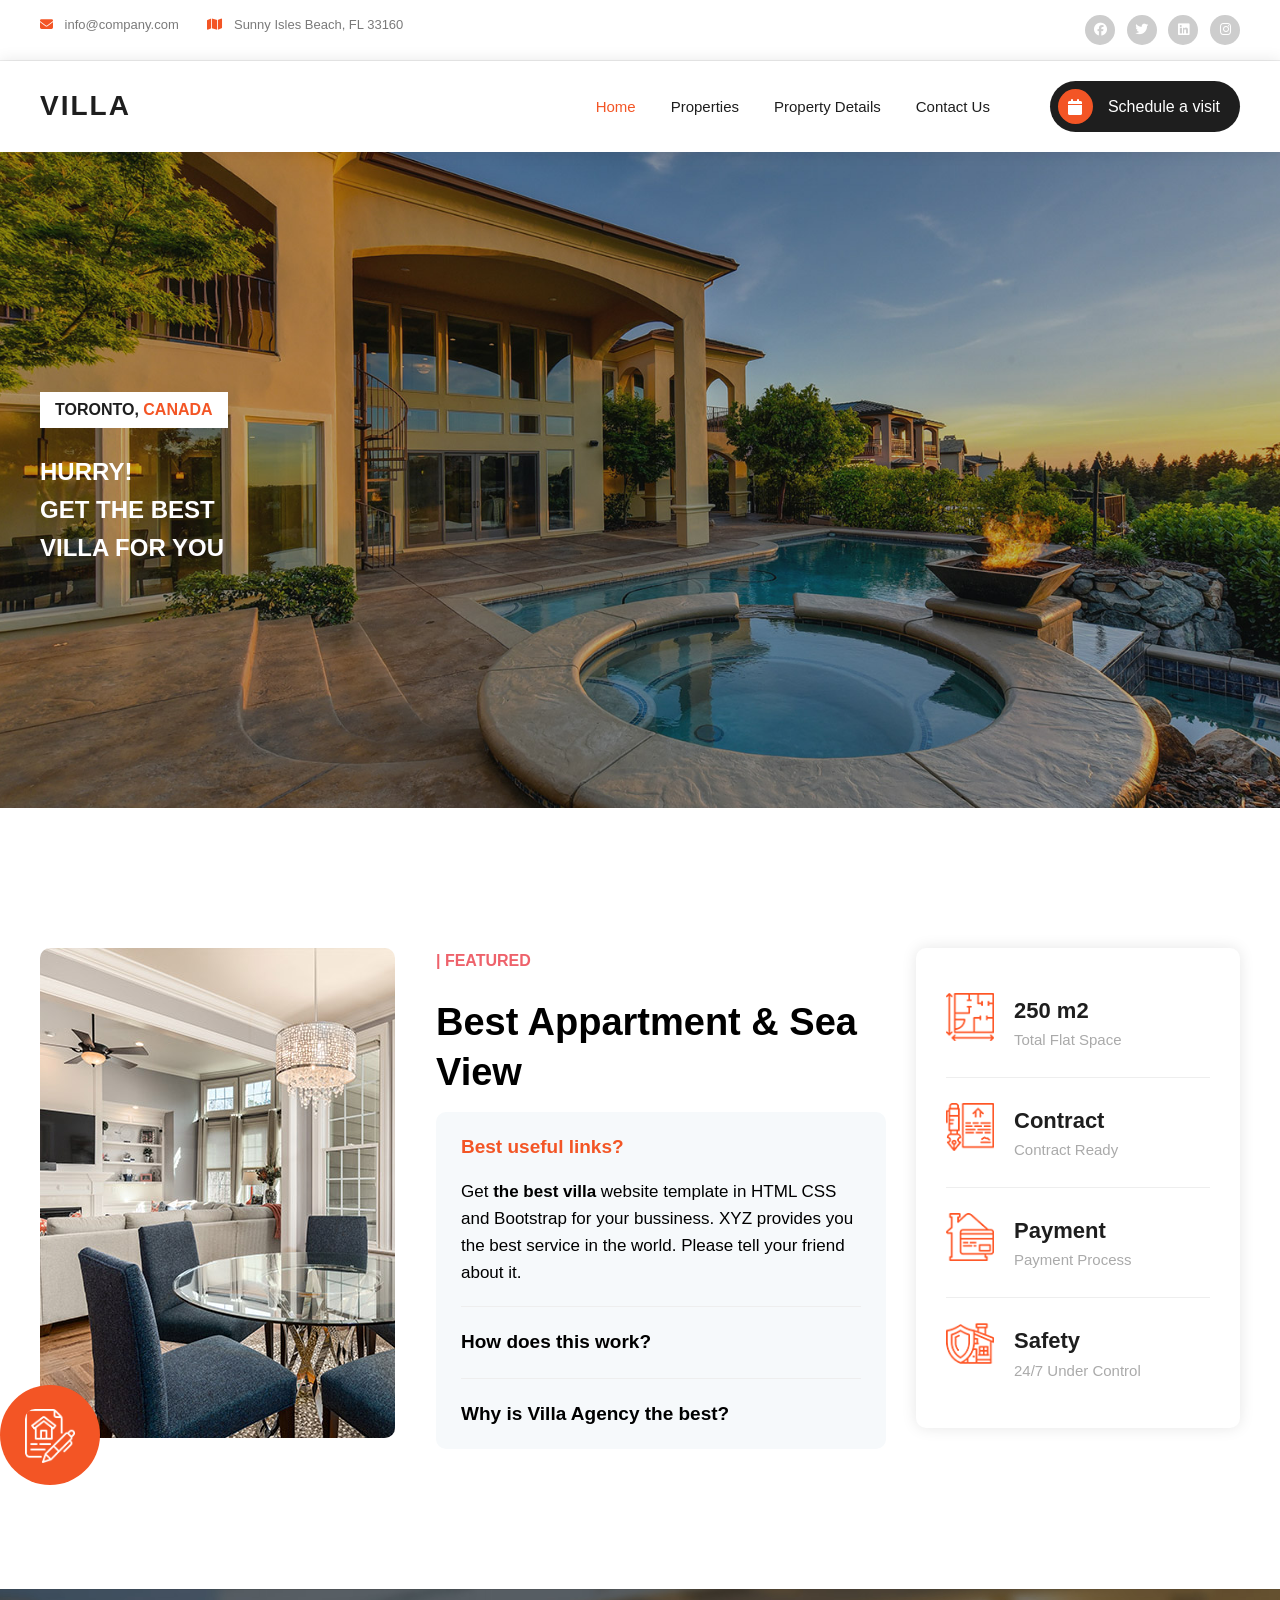
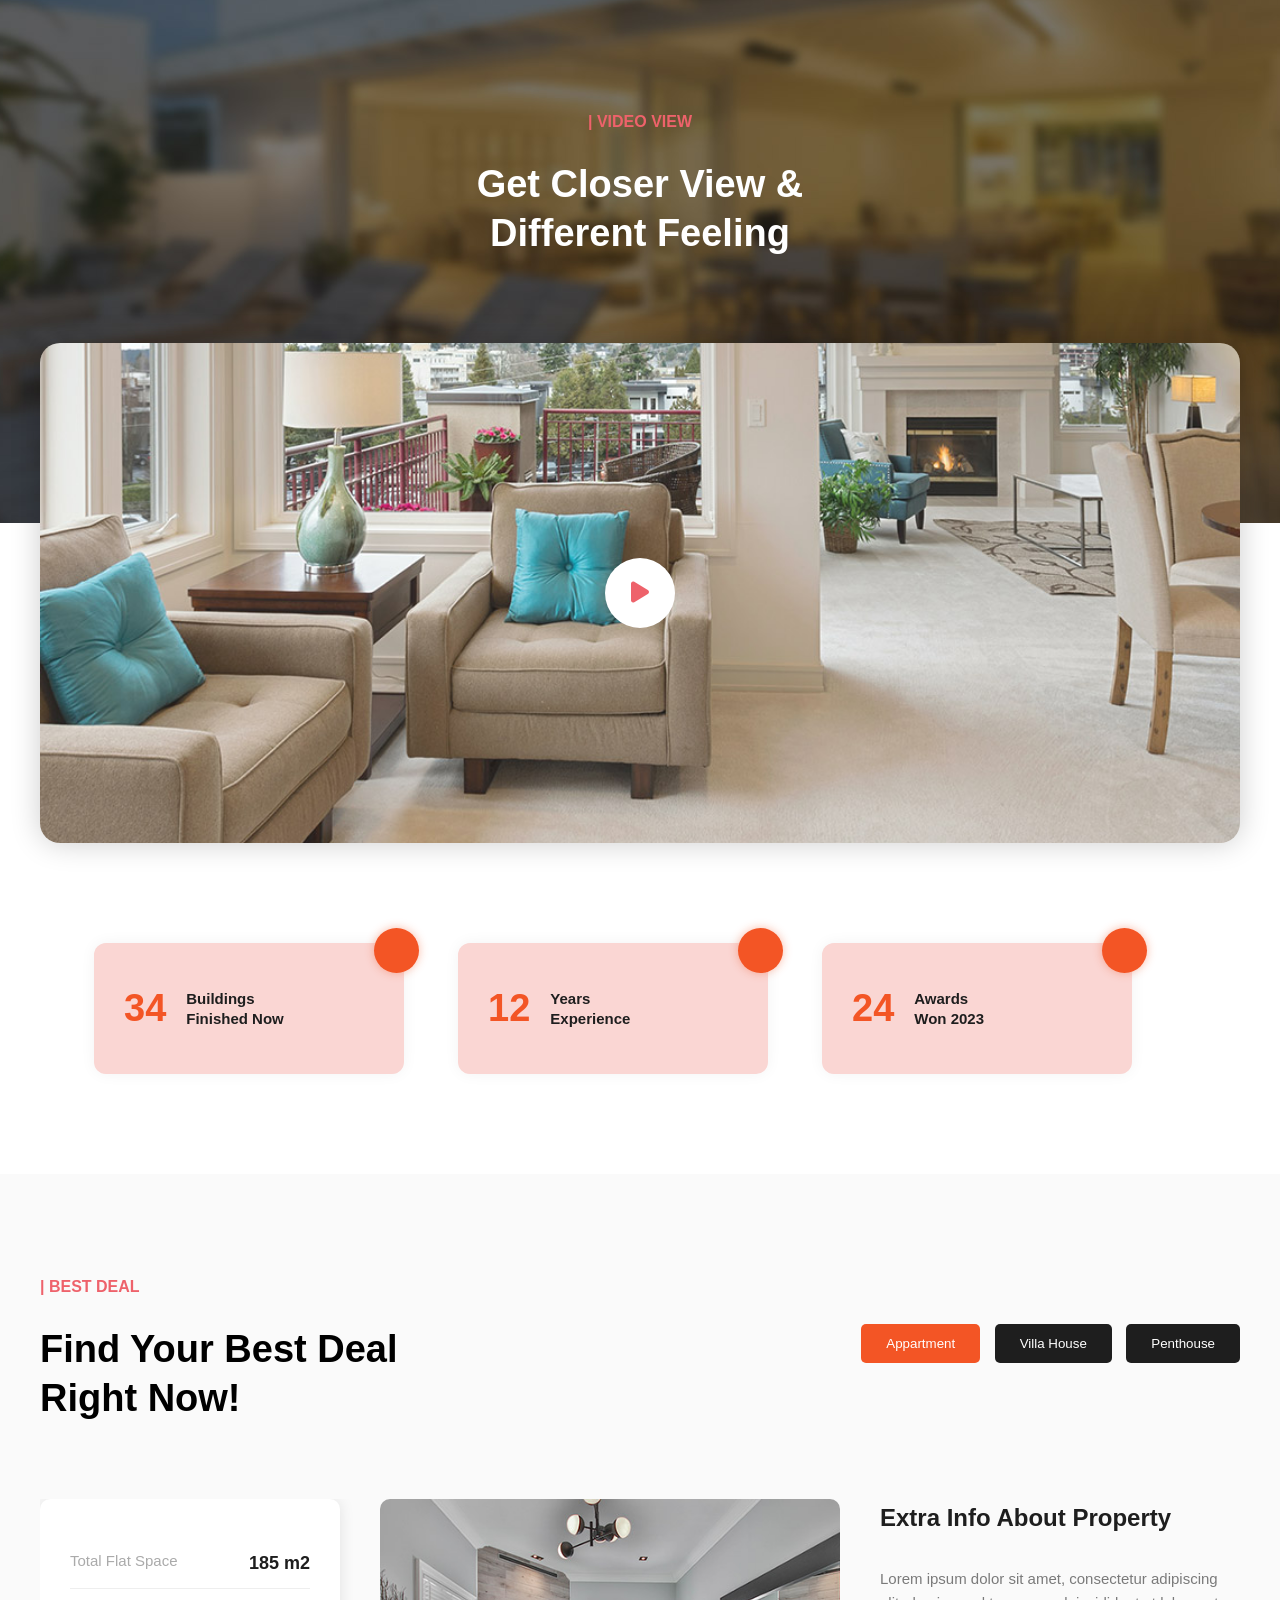
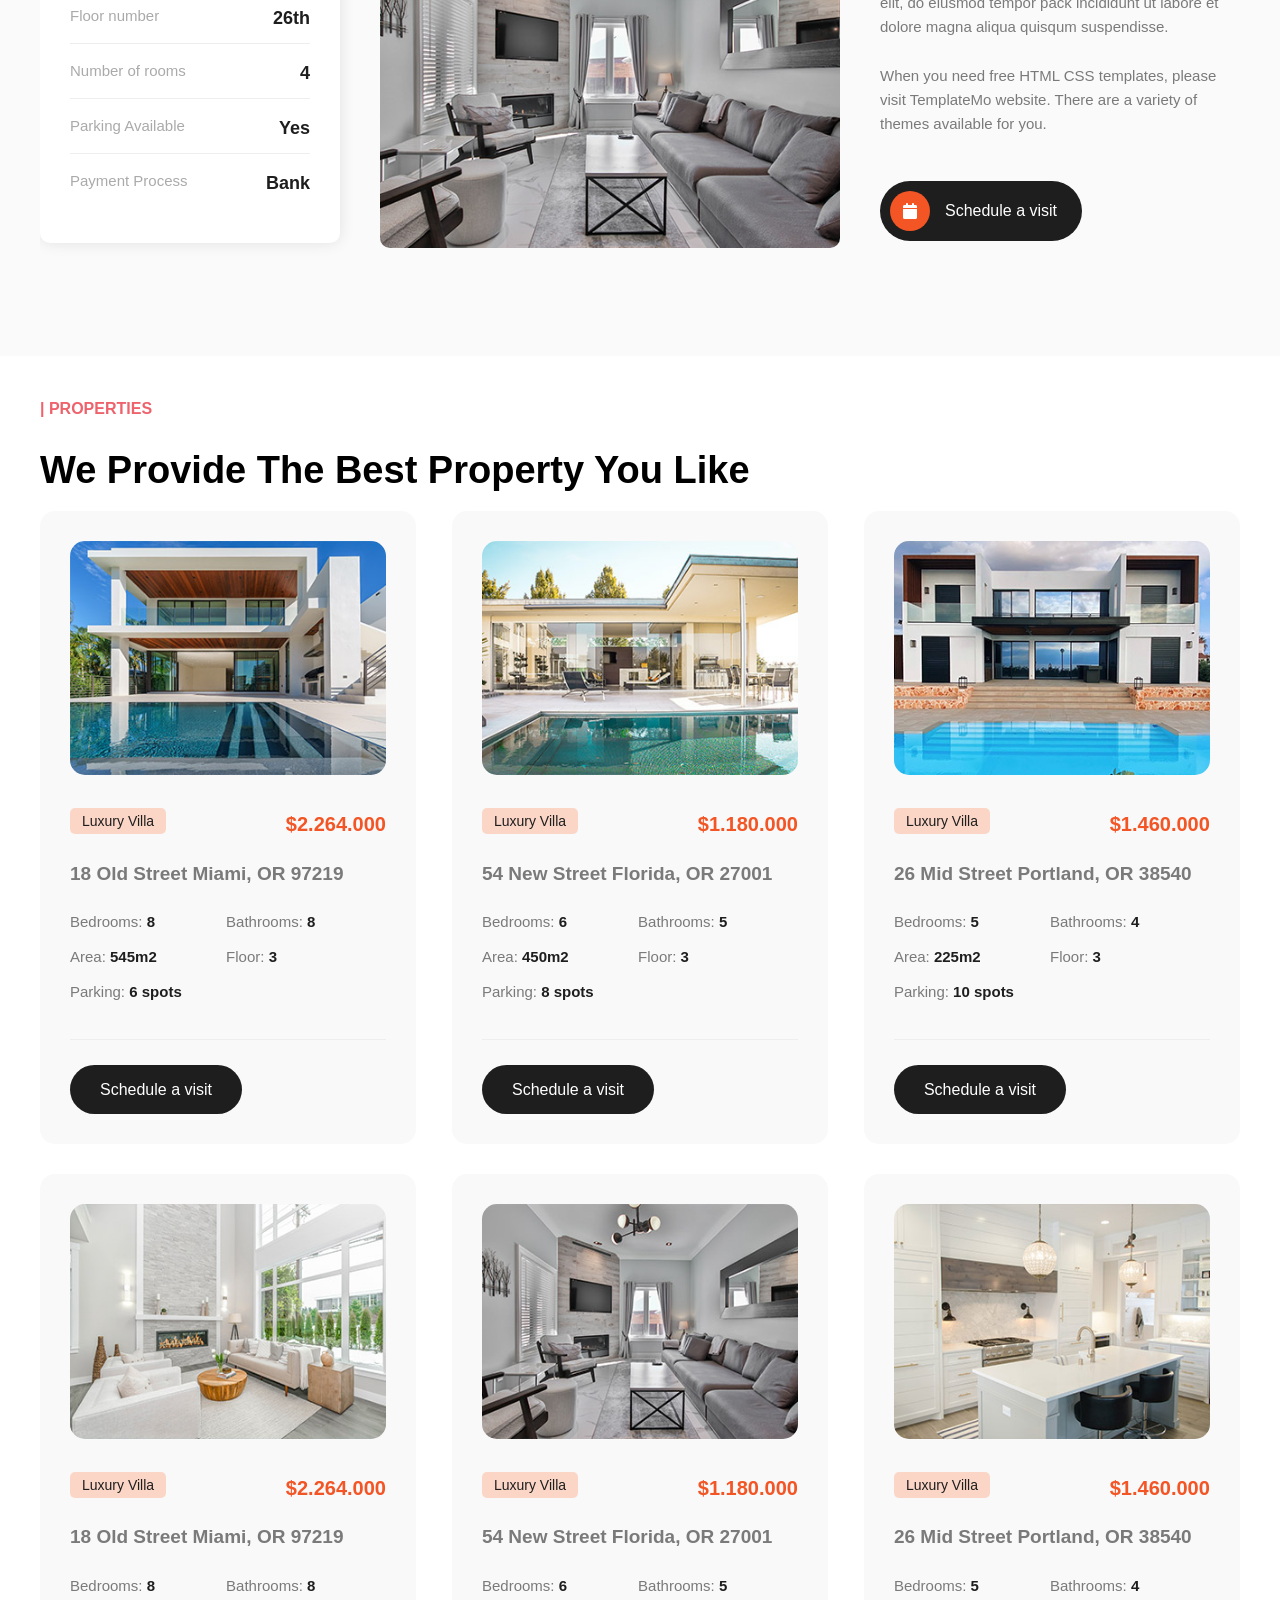
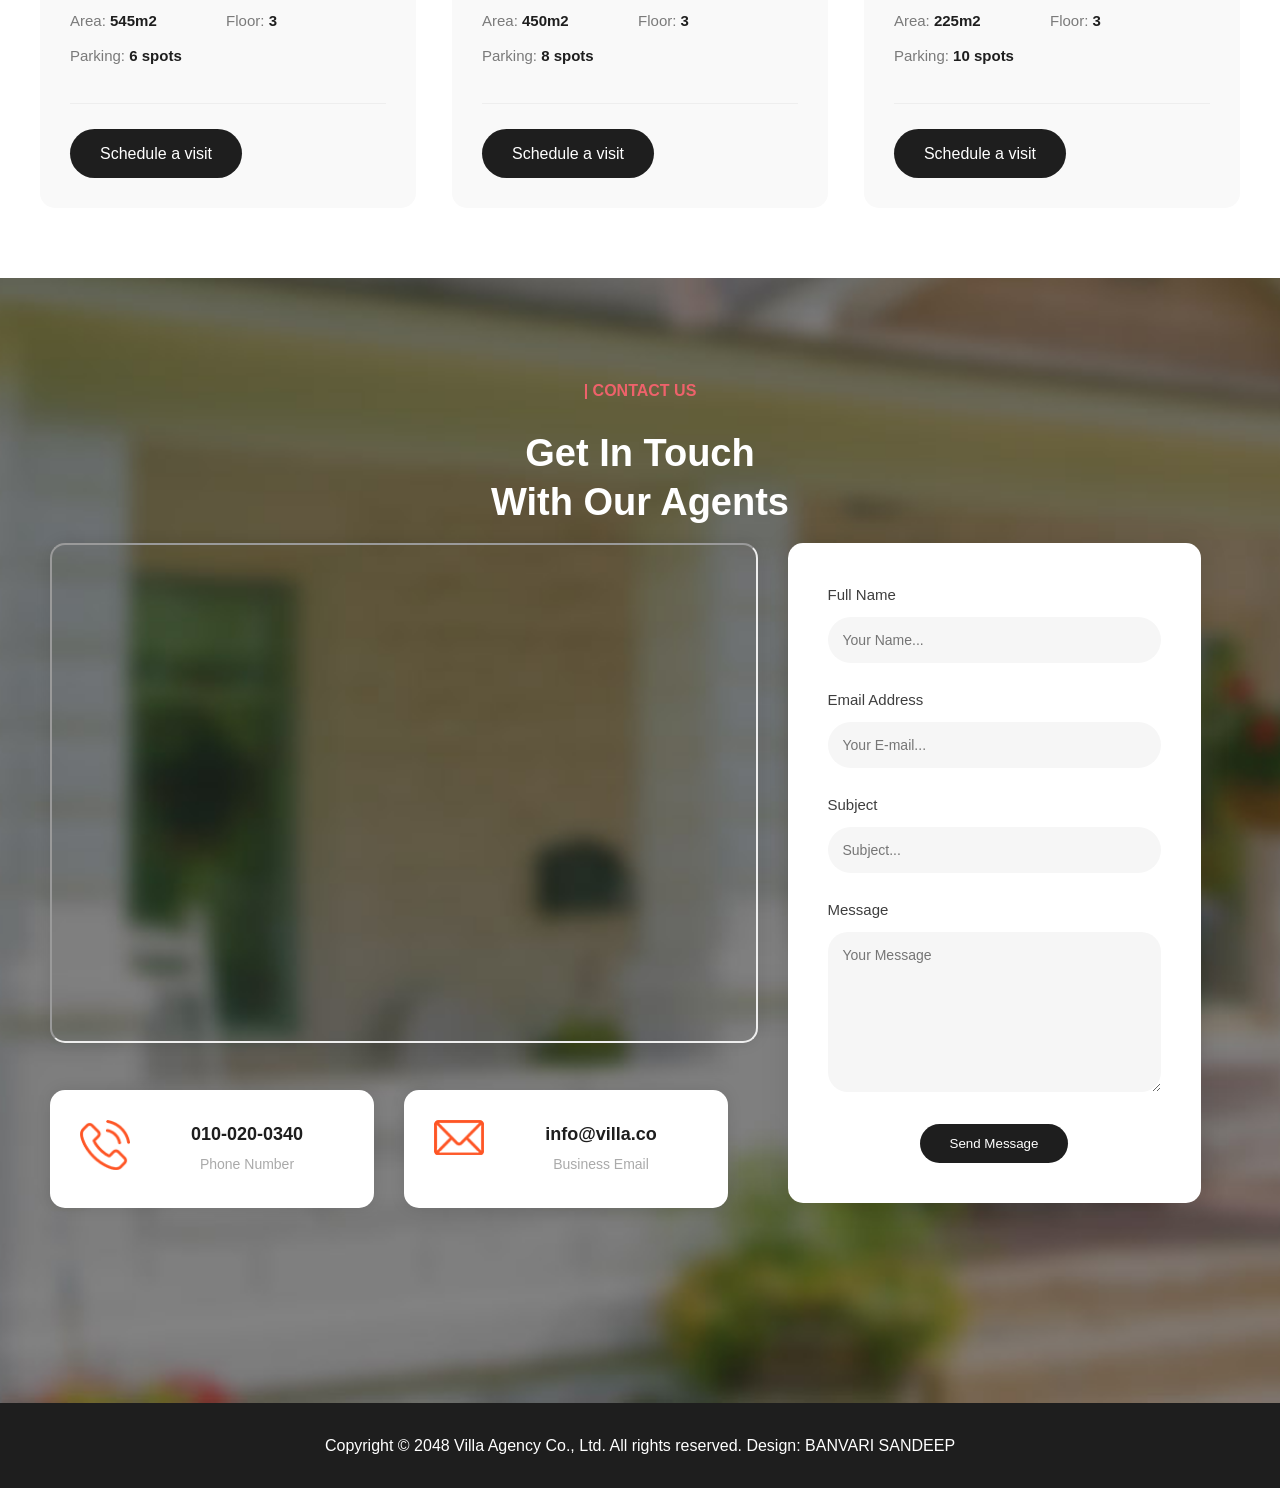
==== index.html @ 300bcc43 "Initial commit" ====
<!DOCTYPE html>
<html lang="en">

<head>
    <meta charset="UTF-8">
    <meta name="viewport" content="width=device-width, initial-scale=1.0">
    <title>Villa Project</title>
    <link rel="stylesheet" href="./style.css">
    <!-- Icons -->
    <link rel="stylesheet" href="https://cdnjs.cloudflare.com/ajax/libs/font-awesome/6.4.0/css/all.min.css">
</head>

<body>
    <!-- TOP BAR -->
    <div class="top-info">
        <div class="container clearfix">
            <div class="info-left">
                <div class="info-box"><i class="fa-solid fa-envelope"></i> info@company.com</div>
                <div class="info-box"><i class="fa-solid fa-map"></i> Sunny Isles Beach, FL 33160</div>
            </div>
            <div class="info-right">
                <div class="social-icons">
                    <a href="#"><i class="fa-brands fa-facebook"></i></a>
                    <a href="#"><i class="fa-brands fa-twitter"></i></a>
                    <a href="#"><i class="fa-brands fa-linkedin"></i></a>
                    <a href="#"><i class="fa-brands fa-instagram"></i></a>
                </div>
            </div>
        </div>
    </div>
    <!-- HEADER -->
    <header class="header">
        <div class="container clear">
            <a href="index.html" class="logo">VILLA</a>
            <nav class="nav clear">
                <ul class="menu">
                    <li><a href="index.html"  class="active">Home</a></li>
                    <li><a href="properties.html">Properties</a></li>
                    <li><a href="property-details.html">Property Details</a></li>
                    <li><a href="contact.html">Contact Us</a></li>
                </ul>
                <a href="#" class="schedule-btn">
                    <div class="round-icon"><i class="fa-solid fa-calendar"></i></div>
                    Schedule a visit
                </a>
            </nav>
        </div>
    </header>
    <!-- HERO SECTION -->
    <section class="hero">
        <div class="container">
            <div class="label">TORONTO, <span class="orange-text">CANADA</span></div>
            <h1>HURRY!<br>GET THE BEST<br>VILLA FOR YOU</h1>
        </div>
    </section>

    <!-- FEATURED SECTION -->
    <section class="featured">
        <div class="container clearfix">

            <div class="featured-left">
                <img src="../Assets/featured.jpg" alt="Featured">
                <div class="info-icon"><img src="../Assets/featured-icon.png" alt="Icon"></div>
            </div>

            <div class="featured-middle">
                <div class="heading">
                    <h6>| Featured</h6>
                    <h2>Best Appartment & Sea View</h2>
                </div>
                <div class="accordion">
                    <div class="item">
                        <h4 class="orange-text">Best useful links?</h4>
                        <p style="font-size: 17px;">Get <strong>the best villa</strong> website template in HTML CSS and
                            Bootstrap for your bussiness. XYZ provides you the best service in the world. Please tell
                            your friend about it.</p>
                    </div>
                    <div class="item">
                        <h4>How does this work?</h4>
                    </div>
                    <div class="item">
                        <h4>Why is Villa Agency the best?</h4>
                    </div>
                </div>
            </div>

            <div class="featured-right">
                <div class="info-table">
                    <div class="info-item">
                        <img src="../Assets/info-icon-01.png" alt="Icon">
                        <div class="text">
                            <h4>250 m2</h4>
                            <p>Total Flat Space</p>
                        </div>
                    </div>
                    <div class="info-item">
                        <img src="../Assets/info-icon-02.png" alt="Icon">
                        <div class="text">
                            <h4>Contract</h4>
                            <p>Contract Ready</p>
                        </div>
                    </div>
                    <div class="info-item">
                        <img src="../Assets/info-icon-03.png" alt="Icon">
                        <div class="text">
                            <h4>Payment</h4>
                            <p>Payment Process</p>
                        </div>
                    </div>
                    <div class="info-item">
                        <img src="../Assets/info-icon-04.png" alt="Icon">
                        <div class="text">
                            <h4>Safety</h4>
                            <p>24/7 Under Control</p>
                        </div>
                    </div>
                </div>
            </div>

        </div>
    </section>
    <!-- VIDEO SECTION -->
    <div class="video-section">
        <div class="container">
            <div class="heading">
                <h6>| Video View</h6>
                <h2>Get Closer View & <br>Different Feeling</h2>
            </div>
        </div>
    </div>
    <section class="video-container">
        <div class="container">
            <div class="video-content">
                <a href="#" class="play-btn"><i class="fa fa-play"></i></a>
            </div>
        </div>
    </section>
    <!-- STATS SECTION -->
    <section class="stats">
        <div class="container clearfix">
            <div class="stat-card">
                <h2>34</h2>
                <p>Buildings <br>Finished Now</p>
                <div class="dot"></div>
            </div>
            <div class="stat-card">
                <h2>12</h2>
                <p>Years <br>Experience</p>
                <div class="dot"></div>
            </div>
            <div class="stat-card">
                <h2>24</h2>
                <p>Awards <br>Won 2023</p>
                <div class="dot"></div>
            </div>
        </div>
    </section>
    <!-- BEST DEAL SECTION -->
    <section class="best-deal">
        <div class="container">
            <div class="clearfix">
                <div class="heading">
                    <h6>| Best Deal</h6>
                    <h2>Find Your Best Deal <br> Right Now!</h2>
                </div>
                <div class="deal-tabs">
                    <button class="tab-button active">Appartment</button>
                    <button class="tab-button">Villa House</button>
                    <button class="tab-button">Penthouse</button>
                </div>
            </div>

            <div class="deal-content clearfix">
                <div class="deal-info">
                    <ul>
                        <li>Total Flat Space <span>185 m2</span></li>
                        <li>Floor number <span>26th</span></li>
                        <li>Number of rooms <span>4</span></li>
                        <li>Parking Available <span>Yes</span></li>
                        <li>Payment Process <span>Bank</span></li>
                    </ul>
                </div>
                <div class="deal-image">
                    <img src="../Assets/deal-01.jpg" alt="Deal">
                </div>
                <div class="deal-text">
                    <h3>Extra Info About Property</h3>
                    <p>Lorem ipsum dolor sit amet, consectetur adipiscing elit, do eiusmod tempor pack incididunt ut
                        labore et dolore magna aliqua quisqum suspendisse.</p>
                    <p>When you need free HTML CSS templates, please visit TemplateMo website. There are a variety of
                        themes available for you.</p>
                    <a href="#" class="visit-button">
                        <div class="icon-circle"><i class="fa-solid fa-calendar"></i></div>
                        Schedule a visit
                    </a>
                </div>
            </div>
        </div>
    </section>
    <!-- PROPERTIES SECTION -->
    <section class="properties">
        <div class="container clearfix">
            <div class="heading">
                <h6>| Properties</h6>
                <h2>We Provide The Best Property You Like</h2>
            </div>

            <div class="house-grid clearfix">
                <!-- Property 1 -->
                <div class="house-box">
                    <img src="../Assets/property-01.jpg" alt="Property">
                    <span class="tag">Luxury Villa</span>
                    <span class="price">$2.264.000</span>
                    <h4>18 Old Street Miami, OR 97219</h4>
                    <ul>
                        <li>Bedrooms: <b>8</b></li>
                        <li>Bathrooms: <b>8</b></li>
                        <li>Area: <b>545m2</b></li>
                        <li>Floor: <b>3</b></li>
                        <li>Parking: <b>6 spots</b></li>
                    </ul>
                    <div><a href="#" class="black-button">Schedule a visit</a></div>
                </div>

                <!-- Property 2 -->
                <div class="house-box">
                    <img src="../Assets/property-02.jpg" alt="Property">
                    <span class="tag">Luxury Villa</span>
                    <span class="price">$1.180.000</span>
                    <h4>54 New Street Florida, OR 27001</h4>
                    <ul>
                        <li>Bedrooms: <b>6</b></li>
                        <li>Bathrooms: <b>5</b></li>
                        <li>Area: <b>450m2</b></li>
                        <li>Floor: <b>3</b></li>
                        <li>Parking: <b>8 spots</b></li>
                    </ul>
                    <div><a href="#" class="black-button">Schedule a visit</a></div>
                </div>

                <!-- Property 3 -->
                <div class="house-box">
                    <img src="../Assets/property-03.jpg" alt="Property">
                    <span class="tag">Luxury Villa</span>
                    <span class="price">$1.460.000</span>
                    <h4>26 Mid Street Portland, OR 38540</h4>
                    <ul>
                        <li>Bedrooms: <b>5</b></li>
                        <li>Bathrooms: <b>4</b></li>
                        <li>Area: <b>225m2</b></li>
                        <li>Floor: <b>3</b></li>
                        <li>Parking: <b>10 spots</b></li>
                    </ul>
                    <div><a href="#" class="black-button">Schedule a visit</a></div>
                </div>
            </div>
            <div class="house-grid clearfix">
                <!-- Property 4 -->
                <div class="house-box">
                    <img src="../Assets/property-04.jpg" alt="Property">
                    <span class="tag">Luxury Villa</span>
                    <span class="price">$2.264.000</span>
                    <h4>18 Old Street Miami, OR 97219</h4>
                    <ul>
                        <li>Bedrooms: <b>8</b></li>
                        <li>Bathrooms: <b>8</b></li>
                        <li>Area: <b>545m2</b></li>
                        <li>Floor: <b>3</b></li>
                        <li>Parking: <b>6 spots</b></li>
                    </ul>
                    <div><a href="#" class="black-button">Schedule a visit</a></div>
                </div>

                <!-- Property 5 -->
                <div class="house-box">
                    <img src="../Assets/property-05.jpg" alt="Property">
                    <span class="tag">Luxury Villa</span>
                    <span class="price">$1.180.000</span>
                    <h4>54 New Street Florida, OR 27001</h4>
                    <ul>
                        <li>Bedrooms: <b>6</b></li>
                        <li>Bathrooms: <b>5</b></li>
                        <li>Area: <b>450m2</b></li>
                        <li>Floor: <b>3</b></li>
                        <li>Parking: <b>8 spots</b></li>
                    </ul>
                    <div><a href="#" class="black-button">Schedule a visit</a></div>
                </div>

                <!-- Property 6 -->
                <div class="house-box">
                    <img src="../Assets/property-06.jpg" alt="Property">
                    <span class="tag">Luxury Villa</span>
                    <span class="price">$1.460.000</span>
                    <h4>26 Mid Street Portland, OR 38540</h4>
                    <ul>
                        <li>Bedrooms: <b>5</b></li>
                        <li>Bathrooms: <b>4</b></li>
                        <li>Area: <b>225m2</b></li>
                        <li>Floor: <b>3</b></li>
                        <li>Parking: <b>10 spots</b></li>
                    </ul>
                    <div><a href="#" class="black-button">Schedule a visit</a></div>
                </div>
            </div>
        </div>
    </section>

    <!-- CONTACT SECTION -->
    <section class="contact">
        <div class="container">
            <div class="heading">
                <h6>| Contact Us</h6>
                <h2>Get In Touch <br>With Our Agents</h2>
            </div>
            <div class="contact-layout clearfix">
                <div class="contact-map">
                    <iframe
                        src="https://www.google.com/maps?q=1,4th Main Rd Extension Ayyappa Layout Marathahalli Bangalore 560037&output=embed"
                        width="100%" height="500" allowfullscreen=""></iframe>
                    <div class="contact-info-cards clearfix">
                        <div class="info-card">
                            <img src="../Assets/phone-icon.png" alt="Phone">
                            <h4>010-020-0340<br><span>Phone Number</span></h4>
                        </div>
                        <div class="info-card">
                            <img src="../Assets/email-icon.png" alt="Email">
                            <h4>info@villa.co<br><span>Business Email</span></h4>
                        </div>
                    </div>
                </div>
                <div class="contact-form">
                    <form>
                        <div class="field">
                            <label>Full Name</label>
                            <input type="text" placeholder="Your Name...">
                        </div>
                        <div class="field">
                            <label>Email Address</label>
                            <input type="email" placeholder="Your E-mail...">
                        </div>
                        <div class="field">
                            <label>Subject</label>
                            <input type="text" placeholder="Subject...">
                        </div>
                        <div class="field">
                            <label>Message</label>
                            <textarea placeholder="Your Message"></textarea>
                        </div>
                        <button class="black-button" type="submit">Send Message</button>
                    </form>
                </div>
            </div>
        </div>
    </section>
    <!-- FOOTER -->
    <footer class="footer">
        <p>Copyright &copy; 2048 Villa Agency Co., Ltd. All rights reserved. Design: BANVARI SANDEEP</p>
    </footer>

    <script>
        document.querySelector('.mobile-nav-toggle').addEventListener('click', function () {
            document.querySelector('.nav').classList.toggle('active');
        });
    </script>
</body>

</html>
---- style.css ----
* {
  margin: 0px;
  padding: 0px;
  box-sizing: border-box;
}

body {
  font-family: 'Poppins', sans-serif;
  color: #7a7a7a;
  background-color: #ffffff;
  line-height: 1.6;
}

section {
  margin: 40px 0;
  clear: both;
}

.clearfix::after {
  content: "";
  display: table;
  clear: both;
}

.container {
  width: 1200px;
  margin: 0 auto;
}

/* TOP INFO BAR */
.top-info {
  display: flex;
  border-bottom: 1px solid #eee;
  padding: 15px 0;
  font-size: 13px;
}

.info-left {
  float: left;
}

.info-right {
  float: right;
}

.info-box {
  display: inline-block;
  margin-right: 25px;
}

.info-box i {
  color: #f35525;
  margin-right: 8px;
}

.social-icons a {
  display: inline-block;
  width: 30px;
  height: 30px;
  background-color: #cdcdcd;
  color: #fff;
  border-radius: 50%;
  text-align: center;
  line-height: 30px;
  margin-left: 8px;
}

.social-icons a:hover {
  background-color: #f35525;
}

/* HEADER */
.header {
  background-color: #fff;
  padding: 20px 0;
  /* margin-top: 20px; */
  position: sticky;
  top: 0px;
  z-index: 1111;
  box-shadow: 0px 0px 15px rgba(0, 0, 0, 0.1);
}

.header .container {
  display: flex;
  align-items: center;
  justify-content: space-between;
  gap: 30px;
}

.logo {
  text-decoration: none;
  font-size: 28px;
  font-weight: 700;
  color: #1e1e1e;
  margin: 0;
  text-transform: uppercase;
  letter-spacing: 2px;
}


.nav {
  flex: 1;
  display: flex;
  align-items: center;
  justify-content: flex-end;
  gap: 30px;
}

.menu {
  display: flex;
  gap: 35px;
  list-style: none;
  list-style-type: none;
  margin: 0;
  padding: 0;
}

.menu li {
  display: inline-block;
  margin: 0;
}

.menu li a {
  color: #1e1e1e;
  text-decoration: none;
  font-weight: 500;
  font-size: 15px;
  white-space: nowrap;
}

.menu li a:hover,
.menu li a:focus,
.menu li a:active {
  color: #f35525;
}

.menu li a.active {
  color: #f35525;

}

/* BUTTONS */
.dark-btn {
  display: inline-block;
  background-color: #1e1e1e;
  color: #fff;
  padding: 12px 25px;
  border-radius: 25px;
  font-weight: 500;
}

.schedule-btn {
  float: none;
  display: inline-flex;
  text-decoration: none;
  align-items: center;
  background-color: #1e1e1e;
  color: #fff;
  padding: 8px 20px 8px 8px;
  border-radius: 30px;
  margin-left: 30px;
  line-height: 35px;
}

.schedule-btn .round-icon {
  width: 35px;
  height: 35px;
  background-color: #f35525;
  border-radius: 50%;
  float: none;
  display: inline-flex;
  align-items: center;
  justify-content: center;
  margin-right: 15px;
  color: #fff;
}

.schedule-btn .round-icon {
  width: 35px;
  height: 35px;
  background-color: #f35525;
  border-radius: 50%;
  float: left;
  text-align: center;
  margin-right: 15px;
  color: #fff;
}

/* HERO SECTION */
.hero {
  background-image: url(../Assets/banner-01.jpg);
  background-size: cover;
  background-position: center;
  padding: 240px 0;
  color: #fff;
  margin: 0;
}

.hero .label {
  background-color: #fff;
  color: #1e1e1e;
  padding: 5px 15px;
  font-weight: 600;
  display: table;
  text-transform: uppercase;
  margin-bottom: 25px;
  font-size: 16px;
}

.orange-text {
  color: #f35525;
}

/* FEATURED SECTION */
.featured {
  padding: 100px 0;
}

.featured-left {
  float: left;
  width: 33%;
  position: relative;
}

.featured-left img {
  border-radius: 10px;
}

.featured-left .info-icon {
  position: absolute;
  bottom: -40px;
  left: -40px;
  width: 100px;
  height: 100px;
  background-color: #f35525;
  border-radius: 50%;
  text-align: center;
  line-height: 100px;
}

.featured-left .info-icon img {
  width: 50px;
  vertical-align: middle;
}

.featured-middle {
  float: left;
  width: 40%;
  padding: 0 30px 0 0;
}

.featured-right {
  float: left;
  width: 27%;
}

.heading h6 {
  color: #ee626b;
  font-size: 16px;
  text-transform: uppercase;
  margin-bottom: 25px;
  display: block;
}

.heading h2 {
  font-size: 38px;
  line-height: 1.3;
  margin-bottom: 15px;
  color: black;
}

/* FEATURED SECTION */

.accordion {
  background-color: #f6f9fb;
  border-radius: 10px;
  padding: 0 25px;
  color: black;
}

.accordion .item {
  border-bottom: 1px solid #eee;
  padding: 20px 0;
}

.accordion .item:last-child {
  border-bottom: none;
}

.accordion .item h4 {
  font-size: 19px;
  cursor: pointer;
}

.accordion .item p {
  margin-top: 15px;
  font-size: 14px;
}

.info-table {
  background-color: #fff;
  border-radius: 10px;
  box-shadow: 0px 0px 15px rgba(0, 0, 0, 0.1);
  padding: 20px 30px;
}

.info-item {
  border-bottom: 1px solid #eee;
  padding: 25px 0;
  overflow: hidden;
}

.info-item:last-child {
  border-bottom: none;
}

.info-item img {
  float: left;
  width: 48px;
  margin-right: 20px;
}

.info-item h4 {
  font-size: 22px;
  color: #1e1e1e;
}

.info-item p {
  color: #aaaaaa;
  font-size: 15px;
}

/* VIDEO SECTION */
.video-section {
  background-image: url('../Assets/video-bg.jpg');
  background-size: cover;
  background-position: center;
  padding: 120px 0 250px 0;
  text-align: center;
  position: relative;
  clear: both;
}

.video-section .heading h6 {
  color: #ee626b;
  text-align: center;
}

.video-section .heading h2 {
  color: #fff;
  text-align: center;
}

.video-container {
  margin-top: -180px;
}

.video-content {
  background-image: url('../Assets/video-frame.jpg');
  background-size: cover;
  background-position: center;
  height: 500px;
  border-radius: 20px;
  position: relative;
  box-shadow: 0px 0px 30px rgba(0, 0, 0, 0.2);
}

.play-btn {
  position: absolute;
  top: 50%;
  left: 50%;
  transform: translate(-50%, -50%);
  width: 70px;
  height: 70px;
  background-color: #fff;
  color: #ee626b;
  border-radius: 50%;
  text-align: center;
  line-height: 70px;
  font-size: 24px;
}

.play-btn:hover {
  background-color: #f35525;
  color: #fff;
}

/* STATS SECTION */
.stats {
  margin: 100px 0px;
}

.stats .container {
  display: flex;
  justify-content: space-evenly;
}

.stat-card {
  width: 310px;
  display: flex;
  align-items: center;
  background-color: #fad6d3;
  padding: 35px 30px;
  border-radius: 12px;
  position: relative;
  box-shadow: 0px 0px 15px rgba(0, 0, 0, 0.05);
  /* Added subtle shadow for depth */
}

.stat-card h2 {
  color: #f35525;
  font-size: 38px;
  margin-right: 20px;
  font-weight: 700;
}

.stat-card p {
  color: #1e1e1e;
  font-weight: 600;
  font-size: 15px;
  line-height: 1.3;
}

.stat-card .dot {
  position: absolute;
  top: -15px;
  right: -15px;
  width: 45px;
  height: 45px;
  background-color: #f35525;
  border-radius: 50%;
  box-shadow: 0px 0px 10px rgba(243, 85, 37, 0.4);
}

/* BEST DEAL SECTION */
.best-deal {
  padding: 100px 0;
  background-color: #fafafa;
  margin: 0px 0;

}

.best-deal .heading {
  float: left;
  width: 50%;
}

.deal-tabs {
  float: right;
  margin-top: 50px;
}

.tab-button {
  background-color: #1e1e1e;
  color: #fff;
  padding: 12px 25px;
  border-radius: 5px;
  margin-left: 10px;
  border: none;
  font-weight: 500;
  cursor: pointer;
}

.tab-button.active {
  background-color: #f35525;
}

.deal-content {
  margin-top: 60px;
  overflow: hidden;
}

.deal-info {
  float: left;
  width: 25%;
  background-color: #fff;
  padding: 35px 30px;
  border-radius: 10px;
  box-shadow: 0px 0px 15px rgba(0, 0, 0, 0.1);
}

.deal-info ul {
  list-style: none;
}

.deal-info ul li {
  border-bottom: 1px solid #eee;
  padding: 15px 0;
  color: #aaa;
  font-size: 15px;
}

.deal-info ul li:last-child {
  border-bottom: none;
}

.deal-info ul li span {
  float: right;
  color: #1e1e1e;
  font-weight: 700;
  font-size: 18px;
}

.deal-image {
  float: left;
  width: 45%;
  padding: 0 40px;
}

.deal-image img {
  border-radius: 10px;
  margin-right: 20px;
  width: 100%;
}

.deal-text {
  float: left;
  width: 30%;
}

.deal-text h3 {
  font-size: 24px;
  margin-bottom: 30px;
  color: #1e1e1e;
}

.deal-text p {
  margin-bottom: 25px;
  font-size: 15px;
}

.deal-text .visit-button {
  display: inline-flex;
  align-items: center;
  background-color: #1e1e1e;
  color: #fff;
  padding: 10px 25px 10px 10px;
  border-radius: 30px;
  text-decoration: none;
  font-weight: 500;
  margin-top: 20px;
  transition: all 0.3s;
}

/* .deal-text .visit-button:hover {
  background-color: #f35525;
} */

.visit-button .icon-circle {
  width: 40px;
  height: 40px;
  background-color: #f35525;
  color: #fff;
  border-radius: 50%;
  display: flex;
  align-items: center;
  justify-content: center;
  margin-right: 15px;
}

/* PROPERTIES SECTION */

.house-box {
  float: left;
  width: 31.33%;
  margin-right: 3%;
  background-color: #f9f9f9;
  padding: 30px;
  border-radius: 15px;
  margin-bottom: 30px;
}

.house-box:nth-child(3n) {
  margin-right: 0px;
}

.house-box img {
  border-radius: 15px;
  margin-bottom: 25px;
  width: 100%;
}

.tag {
  background-color: #fbd6c6;
  color: #1e1e1e;
  padding: 5px 12px;
  border-radius: 5px;
  font-size: 14px;
  font-weight: 500;
}

.price {
  float: right;
  color: #f35525;
  font-size: 20px;
  font-weight: 700;
}

.house-box h4 {
  margin-top: 25px;
  margin-bottom: 20px;
  font-size: 19px;
}

.house-box ul {
  list-style: none;
  margin-bottom: 25px;
  padding-bottom: 25px;
  border-bottom: 1px solid #eee;
}

.house-box ul li {
  display: inline-block;
  width: 48%;
  font-size: 15px;
  margin-bottom: 10px;
}

.house-box ul li b {
  color: #1e1e1e;
}

.black-button {
  display: inline-flex;
  justify-content: center;
  align-items: center;
  background-color: #1e1e1e;
  text-align: center;
  color: white;
  padding: 12px 30px;
  border-radius: 30px;
  text-decoration: none;
  font-weight: 500;
  border: none;
  cursor: pointer;
  font-family: inherit;
  transition: all 0.3s;
}

.black-button:hover {
  background-color: #f35525;
}

/* ===================================================================== */
/* CONTACT SECTION */
.contact {
  padding: 100px 0 150px 0;
  background-image: url('../Assets/contact-bg.jpg');
  /* height: 700px; */
  background-size: cover;
  background-position: center;
  text-align: center;
  margin: 0;
  position: relative;
}

/* ==================================================================== */
.contact .heading h2 {
  color: #fff;
}

.contact-layout {
  display: flex;
  justify-content: space-between;
  align-items: flex-start;
  margin-top: 100px;
  position: relative;
  margin: 10px;
}

.contact-map {
  width: 60%;
  height: 700px;

}

.contact-map iframe {
  border-radius: 15px;
  box-shadow: 0px 0px 15px rgba(0, 0, 0, 0.1);
}

.contact-info-cards {
  margin-top: 40px;
  display: flex;
  gap: 30px;
}

.info-card {
  flex: 1;
  background-color: #fff;
  padding: 30px;
  border-radius: 15px;
  box-shadow: 0px 0px 15px rgba(0, 0, 0, 0.1);
}


.info-card img {
  float: left;
  width: 50px;
  margin-right: 20px;
}

.info-card h4 {
  font-size: 18px;
  color: #1e1e1e;
}

.info-card h4 span {
  color: #aaa;
  font-size: 14px;
  font-weight: 400;
}

.contact-form {
  width: 35%;
  background-color: #fff;
  padding: 40px;
  border-radius: 15px;
  box-shadow: 0 0 30px rgba(0, 0, 0, 0.1);
}

.field {
  margin-bottom: 25px;
}

.field label {
  display: block;
  text-align: left;
  font-size: 15px;
  margin-bottom: 10px;
  color: #3e3e3e;
}

.field input,
.field textarea {
  width: 100%;
  padding: 15px;
  background-color: #f6f6f6;
  border: none;
  border-radius: 25px;
  font-family: inherit;
  font-size: 14px;
}

.field textarea {
  height: 160px;
  border-radius: 20px;
}

/* FOOTER */
.footer {
  background-color: #1e1e1e;
  color: #fff;
  padding: 30px 0;
  text-align: center;
  clear: both;
}

/* MOBILE RESPONSIVE STYLES */

@media (max-width: 992px) {
  .container {
    width: 92%;
  }

  .logo {
    font-size: 24px;
  }

  .nav {
    display: flex;
    align-items: center;
    justify-content: flex-end;
    gap: 30px;
  }

  .menu {
    flex-direction: column;
    gap: 20px;
    margin-bottom: 25px;
  }

  .menu li {
    display: block;
  }

  .schedule-btn {
    margin-left: 0;
    display: inline-flex;
  }

  /* Sections */
  .featured-left,
  .featured-middle,
  .featured-right {
    width: 100%;
    float: none;
    padding: 0;
    margin-bottom: 40px;
  }

  .featured-left .info-icon {
    left: 10px;
    bottom: -30px;
    width: 80px;
    height: 80px;
    line-height: 80px;
  }

  .featured-left .info-icon img {
    width: 40px;
  }

  .heading h2 {
    font-size: 30px;
  }

  .video-container {
    margin-top: -100px;
  }

  .video-content {
    height: 350px;
  }

  /* Stats Section */
  .stats .container {
    flex-direction: column;
    align-items: center;
    gap: 30px;
  }

  .stat-card {
    width: 100%;
    max-width: 350px;
  }

  /* Best Deal */
  .best-deal .heading {
    width: 100%;
    float: none;
    text-align: center;
    margin-bottom: 20px;
  }

  .deal-tabs {
    width: 100%;
    float: none;
    text-align: center;
    margin-top: 0;
    margin-bottom: 30px;
  }

  .tab-button {
    margin: 5px;
    padding: 10px 15px;
    font-size: 14px;
  }

  .deal-info,
  .deal-image,
  .deal-text {
    width: 100%;
    float: none;
    padding: 0;
    margin-bottom: 40px;
  }

  .deal-info {
    padding: 15px 30px;
  }

  .deal-image img {
    margin-right: 0;
  }

  /* Properties */
  .house-box {
    width: 100%;
    margin-right: 0;
    margin-bottom: 40px;
  }

  /* Contact (Home & Page) */
  .contact-layout,
  .cp-layout {
    display: flex;
    flex-direction: column;
    margin-top: 50px;
    padding: 0;
  }

  .contact,
  .cp-section {
    margin: 0;
    padding: 40px 0;
  }

  .cp-heading h2 {
    font-size: 30px;
    margin-bottom: 30px;
  }

  .contact-map,
  .contact-form {
    width: 100%;
  }

  .contact-map {
    height: auto;
    margin-bottom: 40px;
  }

  .contact-map iframe {
    height: 350px;
  }

  .contact-info-cards {
    flex-direction: column;
    gap: 20px;
  }

  .category-tabs {
    margin-bottom: 40px;
  }

  .tab-btn {
    margin: 5px;
    padding: 10px 20px;
  }

  .left-content,
  .right-sidebar {
    width: 100%;
    float: none;
  }

  .big-image {
    height: auto;
    max-height: 400px;
  }

  .house-title {
    font-size: 26px;
    padding-bottom: 20px;
    margin-bottom: 20px;
  }

  .faq-box {
    padding: 25px;
    margin-top: 30px;
  }

}

@media (max-width: 768px) {
  .top-info {
    display: none;
  }

  .header {
    padding: 15px 0;
  }

  .hero {
    padding: 150px 0;
    text-align: center;
  }

  .hero h1 {
    font-size: 32px;
  }

  .heading h2 {
    font-size: 28px;
  }

  .featured {
    padding: 60px 0;
  }

  .accordion .item h4 {
    font-size: 17px;
  }

  .video-section {
    padding: 80px 0 180px 0;
  }



  .contact-layout,
  .cp-layout {
    padding: 0 15px;
  }

  .category-tabs {
    display: flex;
    flex-direction: column;
    align-items: center;
    gap: 15px;
  }

  .tab-btn {
    width: 100%;
    max-width: 250px;
    margin: 0;
  }

  .house-title {
    font-size: 22px;
  }

  .details-section {
    padding: 60px 0;
  }
}

/* ==============================
   CONTACT PAGE RESPONSIVE CSS
============================== */

@media (max-width: 768px) {

  /* Banner */
  .cp-banner {
    padding: 60px 15px;
    text-align: center;
  }

  .cp-banner h1 {
    font-size: 32px;
    margin-top: 10px;
  }

  .cp-path {
    font-size: 14px;
  }

  /* Main Section */
  .cp-section {
    padding: 50px 15px;
  }

  .cp-layout {
    display: block;
  }

  /* Left Info Part */
  .cp-info-part {
    width: 100%;
    float: none;
    margin-bottom: 30px;
  }

  .cp-heading h6 {
    font-size: 16px;
  }

  .cp-heading h2 {
    font-size: 28px;
    line-height: 38px;
    margin: 10px 0 20px;
  }

  .cp-info-part p {
    font-size: 15px;
    line-height: 26px;
    margin-bottom: 25px;
  }

  /* Contact Cards */
  .cp-info-card-box {
    display: flex;
    align-items: center;
    padding: 15px;
    margin-bottom: 15px;
    border-radius: 10px;
  }

  .cp-info-card-box img {
    width: 45px;
    height: 45px;
    margin-right: 15px;
  }

  .cp-text h4 {
    font-size: 18px;
    margin-bottom: 5px;
  }

  .cp-text p {
    font-size: 14px;
    margin: 0;
  }

  /* Form Part */
  .cp-form-part {
    width: 100%;
    float: none;
  }

  .cp-form-part form {
    padding: 20px;
    border-radius: 10px;
  }

  .cp-field {
    margin-bottom: 18px;
  }

  .cp-field label {
    display: block;
    font-size: 15px;
    margin-bottom: 8px;
  }

  .cp-field input,
  .cp-field textarea {
    width: 100%;
    padding: 12px;
    font-size: 15px;
    border-radius: 6px;
    box-sizing: border-box;
  }

  .cp-field textarea {
    height: 130px;
    resize: none;
  }

  .black-button {
    width: 100%;
    padding: 14px;
    font-size: 16px;
    border-radius: 6px;
  }

  /* Map */
  .cp-map-area {
    margin-top: 40px;
  }

  .cp-map-area iframe {
    width: 100%;
    height: 300px;
    border-radius: 10px;
  }

}


/* Small Mobile */
@media (max-width: 480px) {

  .cp-banner h1 {
    font-size: 26px;
  }

  .cp-heading h2 {
    font-size: 24px;
    line-height: 34px;
  }

  .cp-info-card-box {
    flex-direction: column;
    text-align: center;
  }

  .cp-info-card-box img {
    margin: 0 0 10px;
  }

}

/* ========================================================================= */
/* ===============================PROPERTIES PAGE=========================== */
/* ========================================================================= */

/*  BANNER Area */
.banner {
  background-image: url('../Assets/page-heading-bg.jpg');
  background-size: cover;
  background-position: center;
  padding: 120px 0;
  text-align: left;
  position: relative;
}

.banner::before {
  content: "";
  position: absolute;
  top: 0;
  left: 0;
  width: 100%;
  height: 100%;
  background-color: rgba(0, 0, 0, 0.7);
  opacity: 0.5;
}

.banner .container {
  position: relative;
  z-index: 1;
}

/* PROPERTIES LISTING */
.properties-section {
  padding: 100px 0;
}

.category-tabs {
  text-align: center;
  margin-bottom: 80px;
}

.tab-btn {
  background-color: #1e1e1e;
  color: #fff;
  padding: 12px 30px;
  border-radius: 5px;
  margin: 0 8px;
  display: inline-block;
  cursor: pointer;
  font-weight: 500;
  font-size: 15px;
}

.tab-btn.active {
  background-color: #f35525;
  border-radius: 5px;
}

.banner h1 {
  color: #fff;
  font-size: 44px;
  text-transform: uppercase;
  margin-top: 20px;
}

.banner .path {
  background-color: #fff;
  color: #1e1e1e;
  display: inline-block;
  padding: 5px 15px;
  font-weight: 600;
  font-size: 15px;
}

/* PAGINATION */
.pagination {
  text-align: center;
  margin-top: 50px;
}

.pagination a {
  display: inline-block;
  text-decoration: none;
  width: 45px;
  height: 45px;
  background-color: #1e1e1e;
  color: #fff;
  border-radius: 50%;
  text-align: center;
  line-height: 45px;
  margin: 0 5px;
  font-weight: 600;
}

.pagination a.active,
.pagination a:hover {
  background-color: #f35525;
}

/* ========================================================================= */
/* ===========================PROPERTY DETAILS PAGE========================= */
/* ========================================================================= */

/* BANNER Area */
.banner {
  background-image: url('../Assets/page-heading-bg.jpg');
  background-size: cover;
  background-position: center;
  padding: 120px 0;
  text-align: left;
  position: relative;
}

.banner::before {
  content: "";
  position: absolute;
  top: 0;
  left: 0;
  width: 100%;
  height: 100%;
  background-color: rgba(0, 0, 0, 0.7);
  opacity: 0;
}

.banner .container {
  position: relative;
  z-index: 1;
}

.banner h1 {
  color: #fff;
  font-size: 44px;
  text-transform: uppercase;
  margin-top: 20px;
}

.banner .path {
  background-color: #fff;
  color: #1e1e1e;
  display: inline-block;
  padding: 5px 15px;
  font-weight: 600;
  font-size: 15px;
}

/* PROPERTY DETAILS SECTION */
.details-section {
  padding: 100px 0;
}

.left-content {
  float: left;
  width: 65%;
}

.right-sidebar {
  float: right;
  width: 30%;
}

.big-image {
  width: 100%;
  height: 500px;
  border-radius: 5px;
  margin-bottom: 40px;
  box-shadow: 0px 0px 15px rgba(0, 0, 0, 0.05);
  object-fit: cover;
}

.tag-orange {
  display: inline-block;
  padding: 5px 15px;
  background-color: #fbd6c6;
  color: #1e1e1e;
  border-radius: 5px;
  font-size: 14px;
  margin-bottom: 30px;
  font-weight: 500;
}

.house-title {
  font-size: 32px;
  border-bottom: 1px solid #eee;
  padding-bottom: 30px;
  margin-bottom: 30px;
  color: #1e1e1e;
}

.faq-box {
  background-color: #f9f9f9;
  padding: 40px;
  border-radius: 15px;
  margin-top: 50px;
}

details {
  background-color: #fff;
  margin-bottom: 20px;
  border-radius: 10px;
  box-shadow: 0px 0px 15px rgba(0, 0, 0, 0.05);
  overflow: hidden;
}

summary {
  padding: 20px;
  font-weight: 600;
  cursor: pointer;
  list-style: none;
  background-color: #fff;
}

details[open] summary {
  color: #f35525;
}

details p {
  padding: 0 20px 20px 20px;
  font-size: 14px;
}

/* SIDEBAR INFO LIST */
.info-list {
  background-color: #fff;
  padding: 30px;
  border-radius: 15px;
  box-shadow: 0px 0px 15px rgba(0, 0, 0, 0.1);
  border: 1px solid #eee;
}

.info-row {
  border-bottom: 1px solid #eee;
  padding: 25px 0;
  overflow: hidden;
}

.info-row:last-child {
  border-bottom: none;
}

.info-row img {
  float: left;
  width: 48px;
  margin-right: 20px;
}

.info-row h4 {
  font-size: 22px;
  color: #1e1e1e;
}

.info-row p {
  color: #aaaaaa;
  font-size: 15px;
}

/* 6. BANNER Area (Contact Page) */
.cp-banner {
  background-image: url('../Assets/page-heading-bg.jpg');
  background-size: cover;
  background-position: center;
  padding: 120px 0;
  text-align: left;
  position: relative;
}

.cp-banner::before {
  content: "";
  position: absolute;
  top: 0;
  left: 0;
  width: 100%;
  height: 100%;
  background-color: rgba(0, 0, 0, 0.7);
  opacity: 0.5;
}

.cp-banner .container {
  position: relative;
  z-index: 1;
}

.cp-banner h1 {
  color: #fff;
  font-size: 44px;
  text-transform: uppercase;
  margin-top: 20px;
}

.cp-banner .cp-path {
  background-color: #fff;
  color: #1e1e1e;
  display: inline-block;
  padding: 5px 15px;
  font-weight: 600;
  font-size: 15px;
}

/* ===============================CONTACT PAGE=========================== */
/* ========================================================================= */

.cp-section {
  padding: 20px 0;
  margin: 10px 100px;
}

.cp-layout {
  overflow: hidden;
  padding: 0 40px;
  margin-bottom: 80px;
}

.cp-info-part {
  float: left;
  width: 45%;
}

.cp-info-part p {
  margin-bottom: 18px;
}

.cp-heading h6 {
  color: #ee626b;
  font-size: 15px;
  text-transform: uppercase;
  margin-bottom: 25px;
  display: block;
}

.cp-heading h2 {
  font-size: 38px;
  line-height: 1.3;
  margin-bottom: 40px;
}

.cp-info-card-box {
  background-color: #fff;
  padding: 35px;
  border-radius: 15px;
  box-shadow: 0px 0px 15px rgba(0, 0, 0, 0.1);
  margin-bottom: 35px;
  overflow: hidden;
  border: 1px solid #eee;
}

.cp-info-card-box img {
  float: left;
  width: 48px;
  margin-right: 20px;
}

.cp-info-card-box h4 {
  font-size: 20px;
  color: #1e1e1e;
}

.cp-info-card-box h4 p {
  color: #aaa;
  font-size: 15px;
  font-weight: 400;
  margin-top: 5px;
}

/* FORM STYLES */
.cp-form-part {
  float: right;
  width: 50%;
  background-color: #fff;
  padding: 30px;
  border-radius: 15px;
  box-shadow: 0px 0px 15px rgba(0, 0, 0, 0.1);
}

.cp-field {
  margin-bottom: 25px;
}

.cp-field label {
  display: block;
  font-size: 15px;
  margin-bottom: 10px;
  color: #1e1e1e;
  font-weight: 500;
}

.cp-field input,
.cp-field textarea {
  width: 100%;
  padding: 15px;
  background-color: #f6f6f6;
  border: none;
  border-radius: 25px;
  font-family: inherit;
  font-size: 14px;
}

.cp-field textarea {
  height: 160px;
  border-radius: 20px;
}

/* MAP Area */
.cp-map-area {
  width: 100%;
  height: 500px;
  border-radius: 20px;
  overflow: hidden;
  box-shadow: 0px 0px 15px rgba(0, 0, 0, 0.1);
}
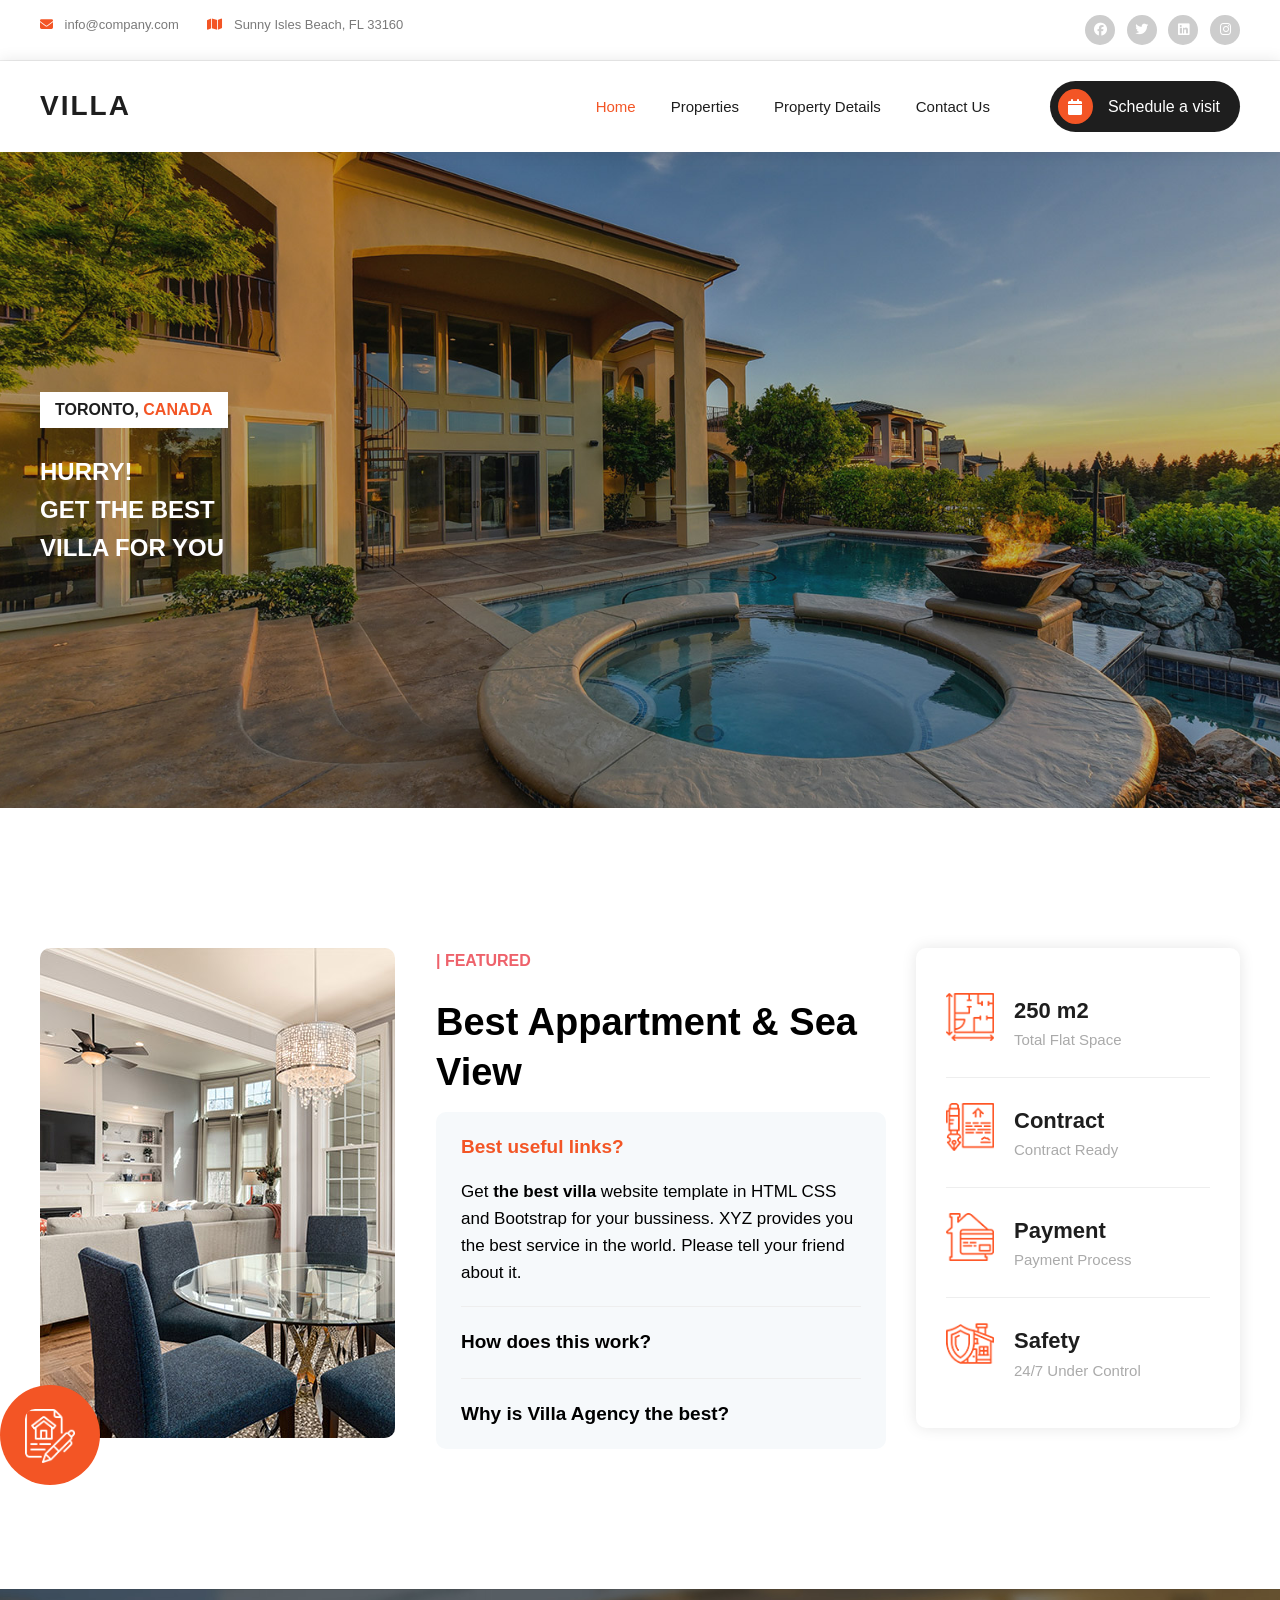
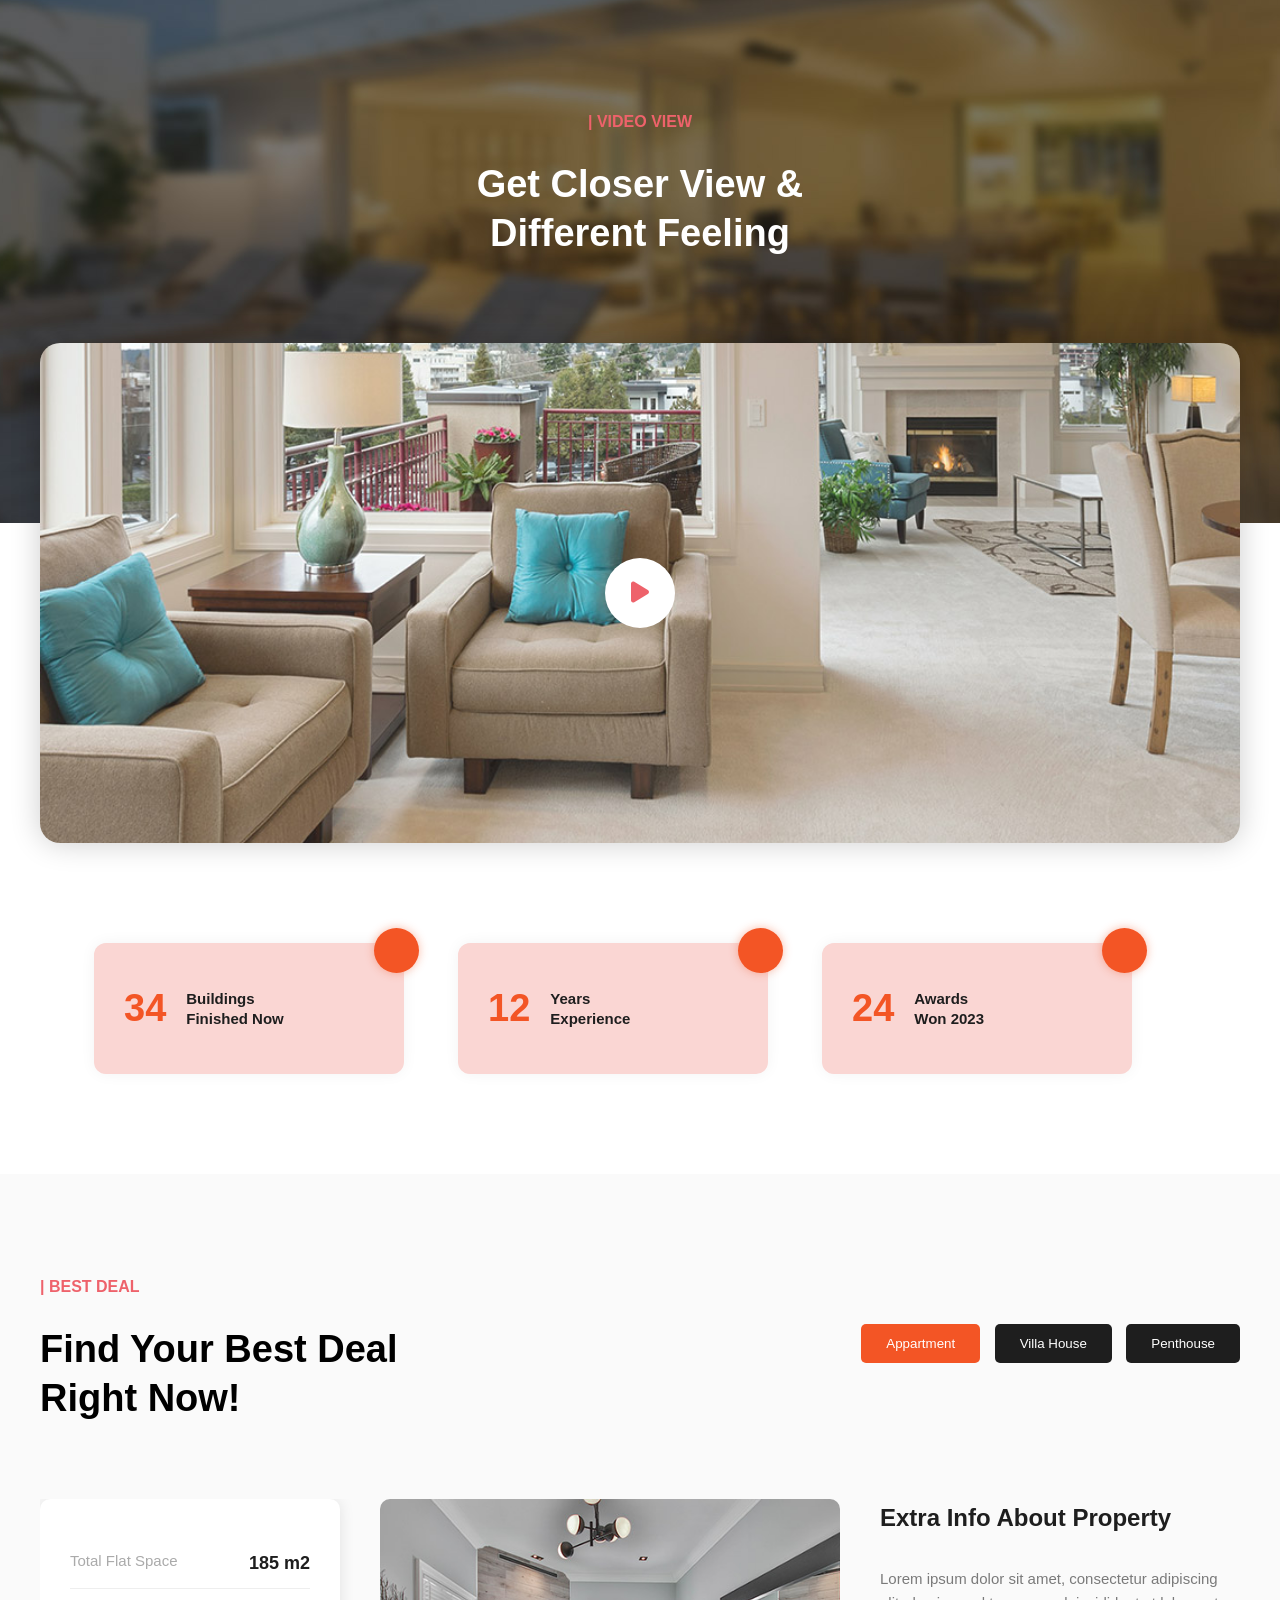
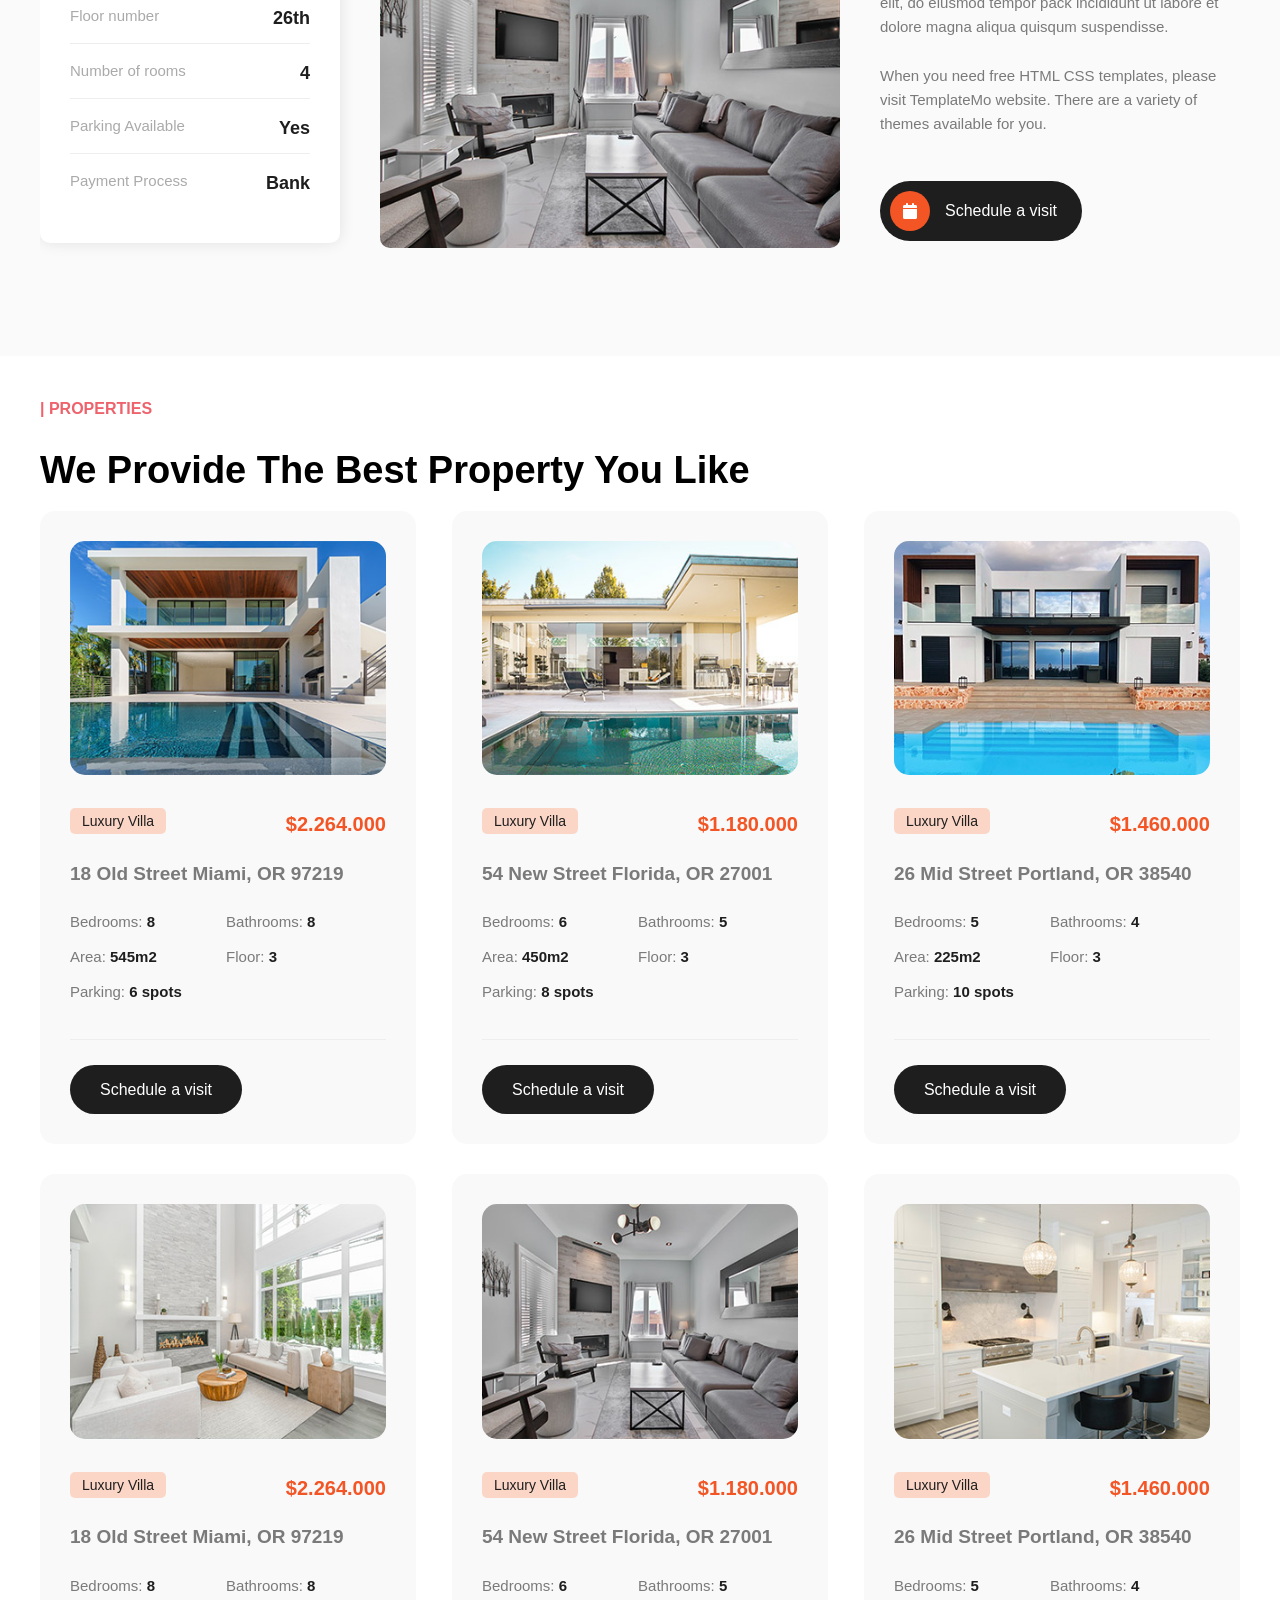
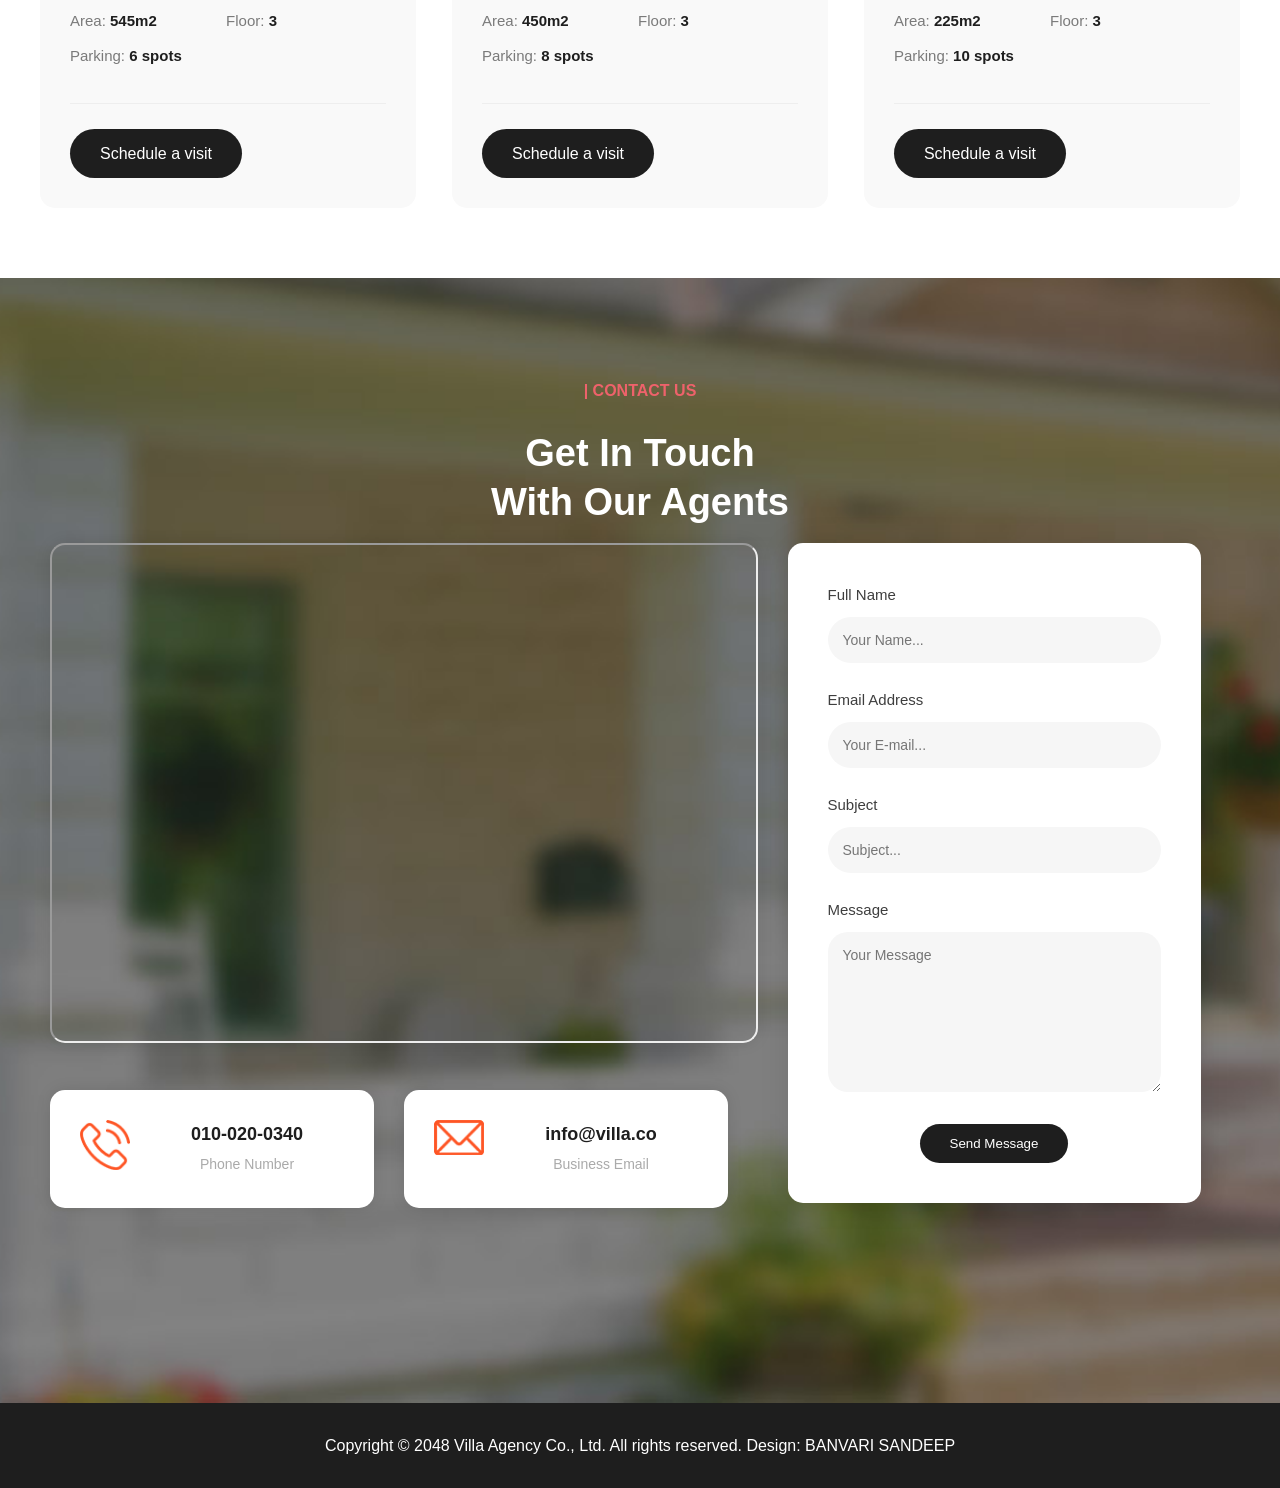
==== commit c025037e: "Updated project" ====
--- a/index.html
+++ b/index.html
@@ -59,8 +59,8 @@
         <div class="container clearfix">
 
             <div class="featured-left">
-                <img src="../Assets/featured.jpg" alt="Featured">
-                <div class="info-icon"><img src="../Assets/featured-icon.png" alt="Icon"></div>
+                <img src="./Assets/featured.jpg" alt="Featured">
+                <div class="info-icon"><img src="./Assets/featured-icon.png" alt="Icon"></div>
             </div>
 
             <div class="featured-middle">
@@ -87,28 +87,28 @@
             <div class="featured-right">
                 <div class="info-table">
                     <div class="info-item">
-                        <img src="../Assets/info-icon-01.png" alt="Icon">
+                        <img src="./Assets/info-icon-01.png" alt="Icon">
                         <div class="text">
                             <h4>250 m2</h4>
                             <p>Total Flat Space</p>
                         </div>
                     </div>
                     <div class="info-item">
-                        <img src="../Assets/info-icon-02.png" alt="Icon">
+                        <img src="./Assets/info-icon-02.png" alt="Icon">
                         <div class="text">
                             <h4>Contract</h4>
                             <p>Contract Ready</p>
                         </div>
                     </div>
                     <div class="info-item">
-                        <img src="../Assets/info-icon-03.png" alt="Icon">
+                        <img src="./Assets/info-icon-03.png" alt="Icon">
                         <div class="text">
                             <h4>Payment</h4>
                             <p>Payment Process</p>
                         </div>
                     </div>
                     <div class="info-item">
-                        <img src="../Assets/info-icon-04.png" alt="Icon">
+                        <img src="./Assets/info-icon-04.png" alt="Icon">
                         <div class="text">
                             <h4>Safety</h4>
                             <p>24/7 Under Control</p>
@@ -181,7 +181,7 @@
                     </ul>
                 </div>
                 <div class="deal-image">
-                    <img src="../Assets/deal-01.jpg" alt="Deal">
+                    <img src="./Assets/deal-01.jpg" alt="Deal">
                 </div>
                 <div class="deal-text">
                     <h3>Extra Info About Property</h3>
@@ -208,7 +208,7 @@
             <div class="house-grid clearfix">
                 <!-- Property 1 -->
                 <div class="house-box">
-                    <img src="../Assets/property-01.jpg" alt="Property">
+                    <img src="./Assets/property-01.jpg" alt="Property">
                     <span class="tag">Luxury Villa</span>
                     <span class="price">$2.264.000</span>
                     <h4>18 Old Street Miami, OR 97219</h4>
@@ -224,7 +224,7 @@
 
                 <!-- Property 2 -->
                 <div class="house-box">
-                    <img src="../Assets/property-02.jpg" alt="Property">
+                    <img src="./Assets/property-02.jpg" alt="Property">
                     <span class="tag">Luxury Villa</span>
                     <span class="price">$1.180.000</span>
                     <h4>54 New Street Florida, OR 27001</h4>
@@ -240,7 +240,7 @@
 
                 <!-- Property 3 -->
                 <div class="house-box">
-                    <img src="../Assets/property-03.jpg" alt="Property">
+                    <img src="./Assets/property-03.jpg" alt="Property">
                     <span class="tag">Luxury Villa</span>
                     <span class="price">$1.460.000</span>
                     <h4>26 Mid Street Portland, OR 38540</h4>
@@ -257,7 +257,7 @@
             <div class="house-grid clearfix">
                 <!-- Property 4 -->
                 <div class="house-box">
-                    <img src="../Assets/property-04.jpg" alt="Property">
+                    <img src="./Assets/property-04.jpg" alt="Property">
                     <span class="tag">Luxury Villa</span>
                     <span class="price">$2.264.000</span>
                     <h4>18 Old Street Miami, OR 97219</h4>
@@ -273,7 +273,7 @@
 
                 <!-- Property 5 -->
                 <div class="house-box">
-                    <img src="../Assets/property-05.jpg" alt="Property">
+                    <img src="./Assets/property-05.jpg" alt="Property">
                     <span class="tag">Luxury Villa</span>
                     <span class="price">$1.180.000</span>
                     <h4>54 New Street Florida, OR 27001</h4>
@@ -289,7 +289,7 @@
 
                 <!-- Property 6 -->
                 <div class="house-box">
-                    <img src="../Assets/property-06.jpg" alt="Property">
+                    <img src="./Assets/property-06.jpg" alt="Property">
                     <span class="tag">Luxury Villa</span>
                     <span class="price">$1.460.000</span>
                     <h4>26 Mid Street Portland, OR 38540</h4>
@@ -320,11 +320,11 @@
                         width="100%" height="500" allowfullscreen=""></iframe>
                     <div class="contact-info-cards clearfix">
                         <div class="info-card">
-                            <img src="../Assets/phone-icon.png" alt="Phone">
+                            <img src="./Assets/phone-icon.png" alt="Phone">
                             <h4>010-020-0340<br><span>Phone Number</span></h4>
                         </div>
                         <div class="info-card">
-                            <img src="../Assets/email-icon.png" alt="Email">
+                            <img src="./Assets/email-icon.png" alt="Email">
                             <h4>info@villa.co<br><span>Business Email</span></h4>
                         </div>
                     </div>
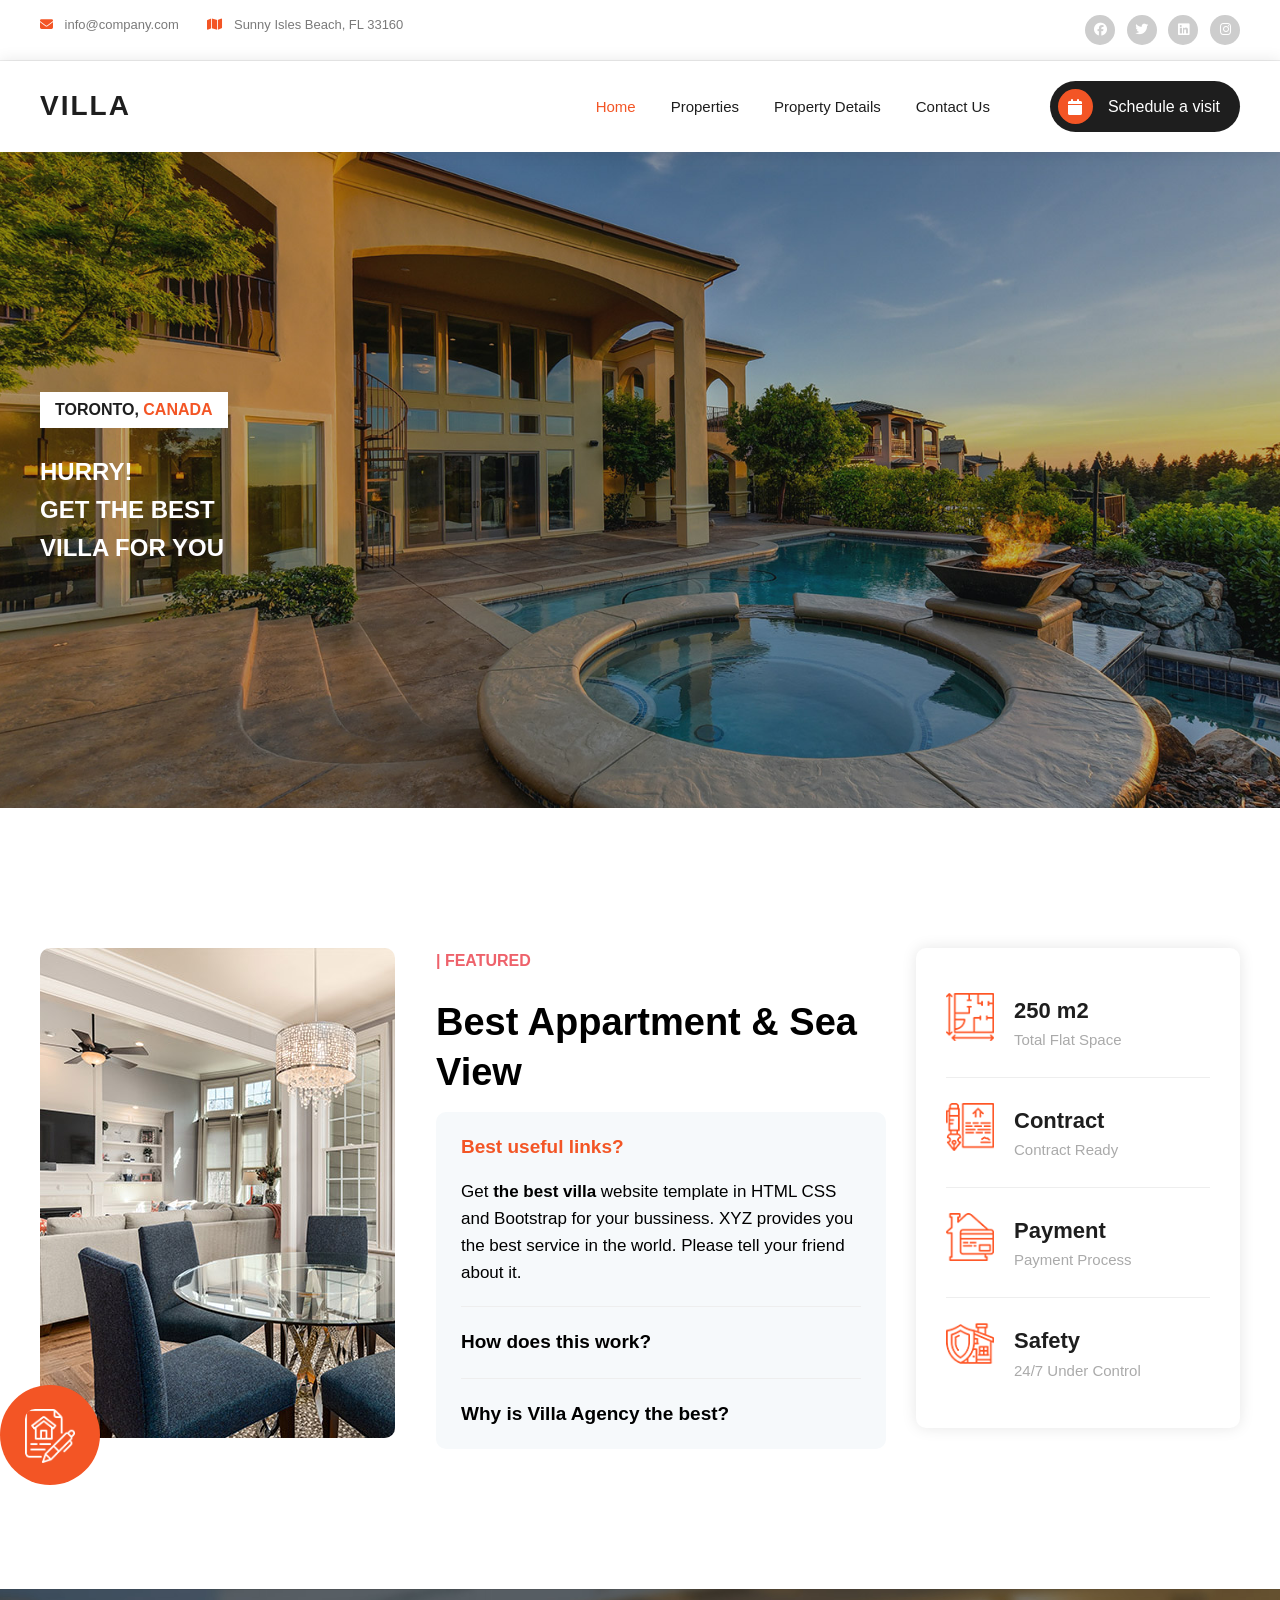
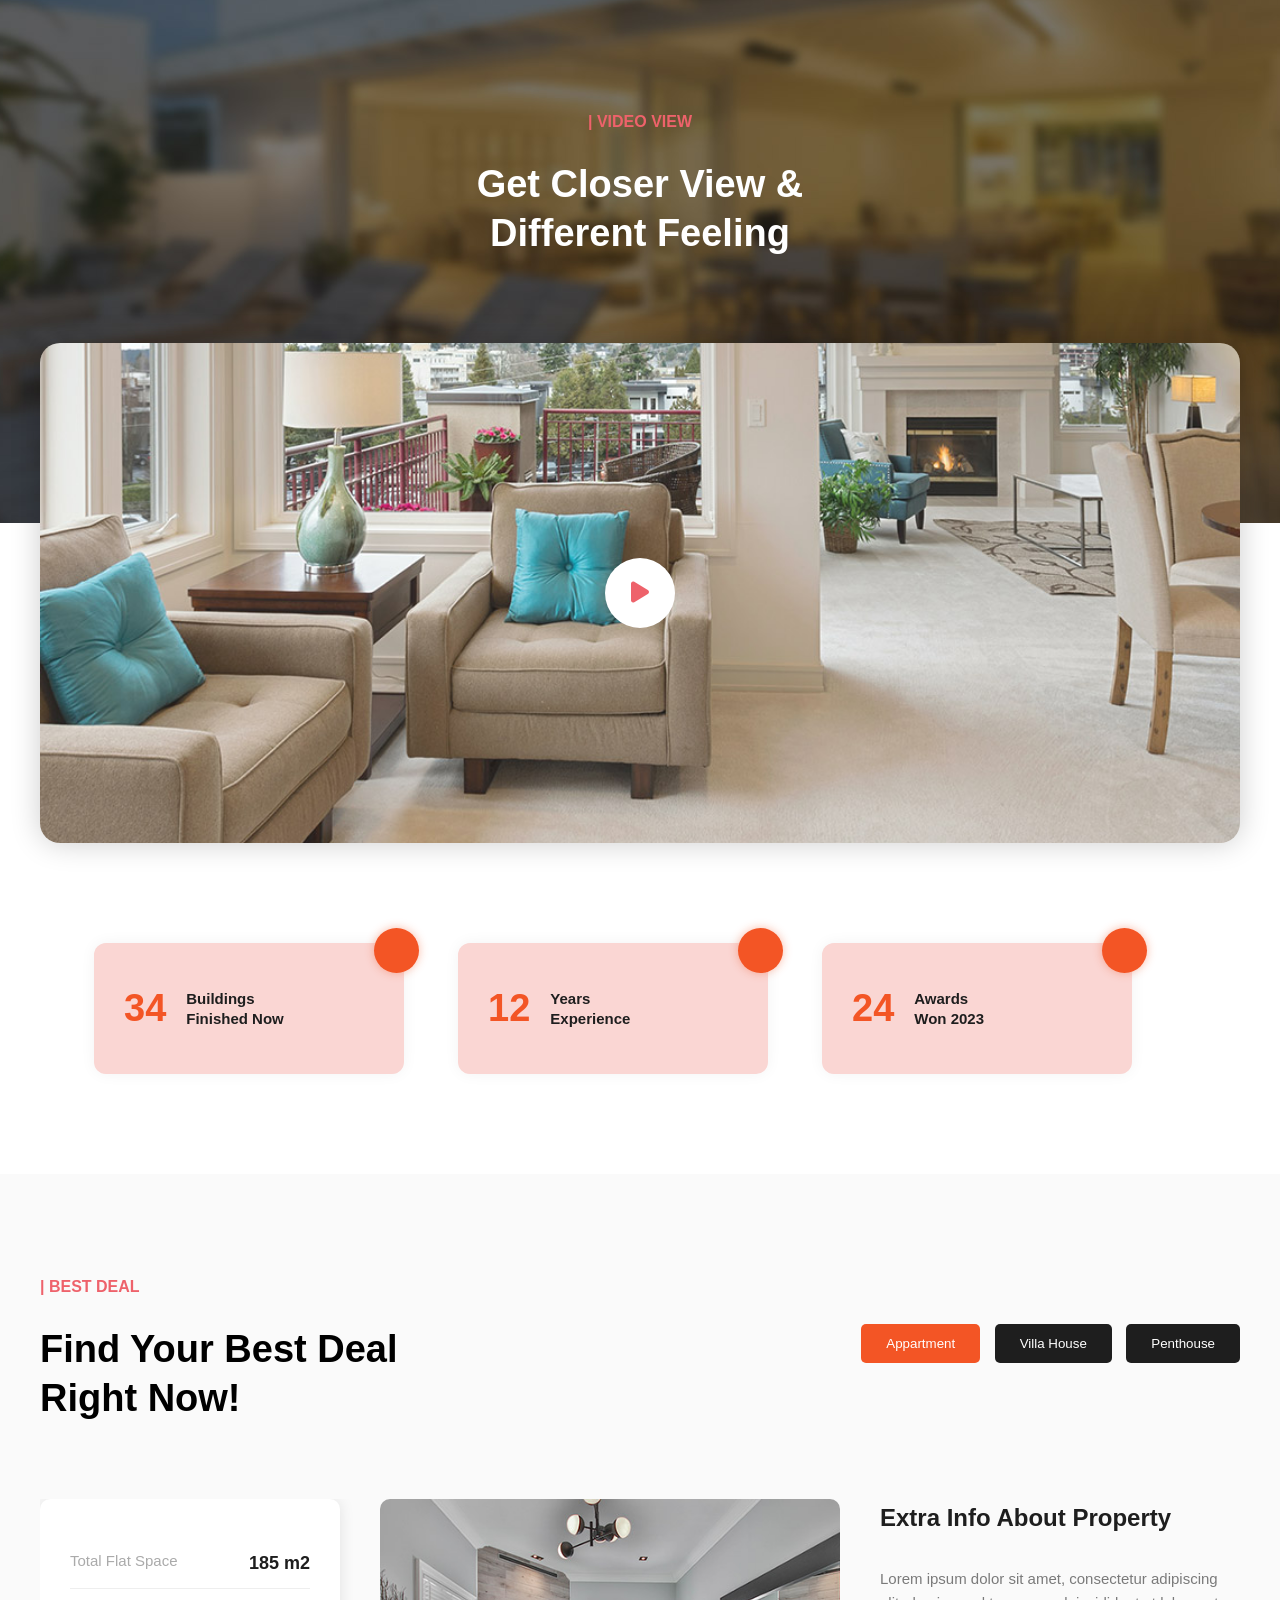
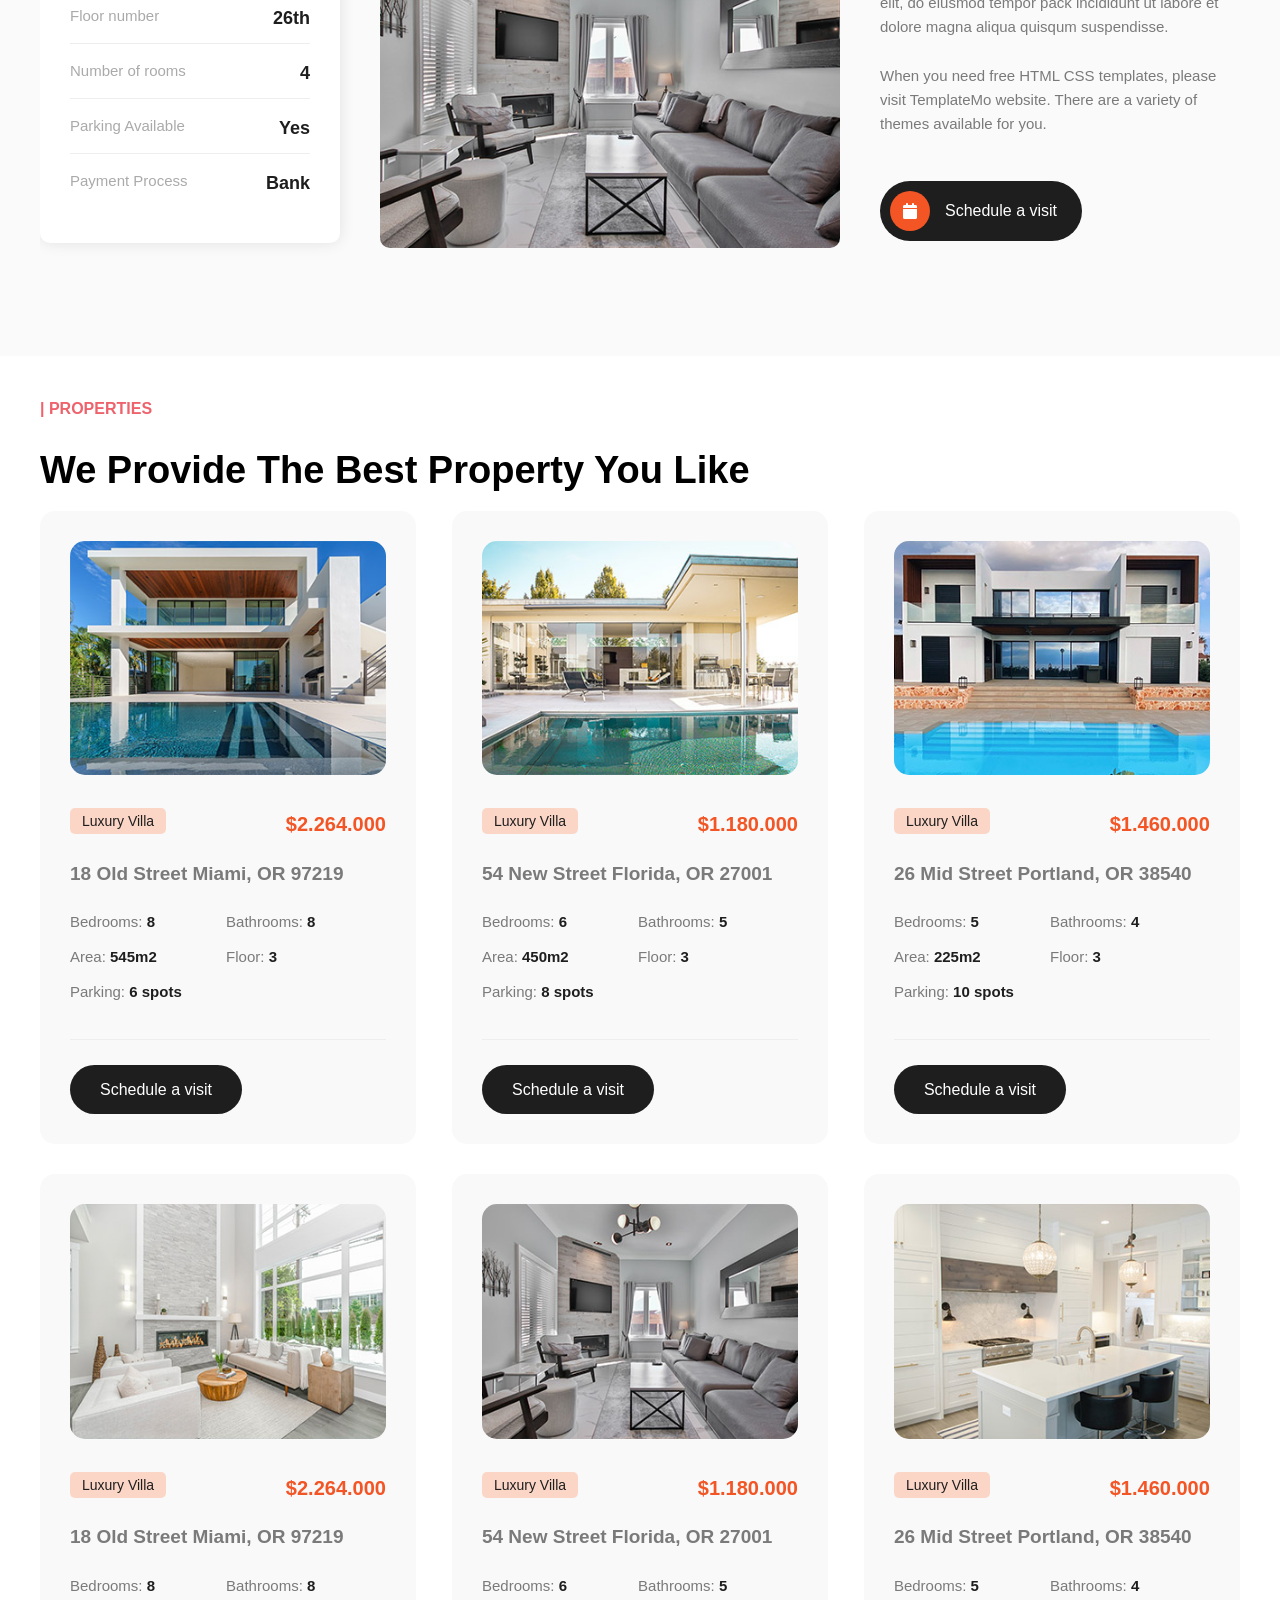
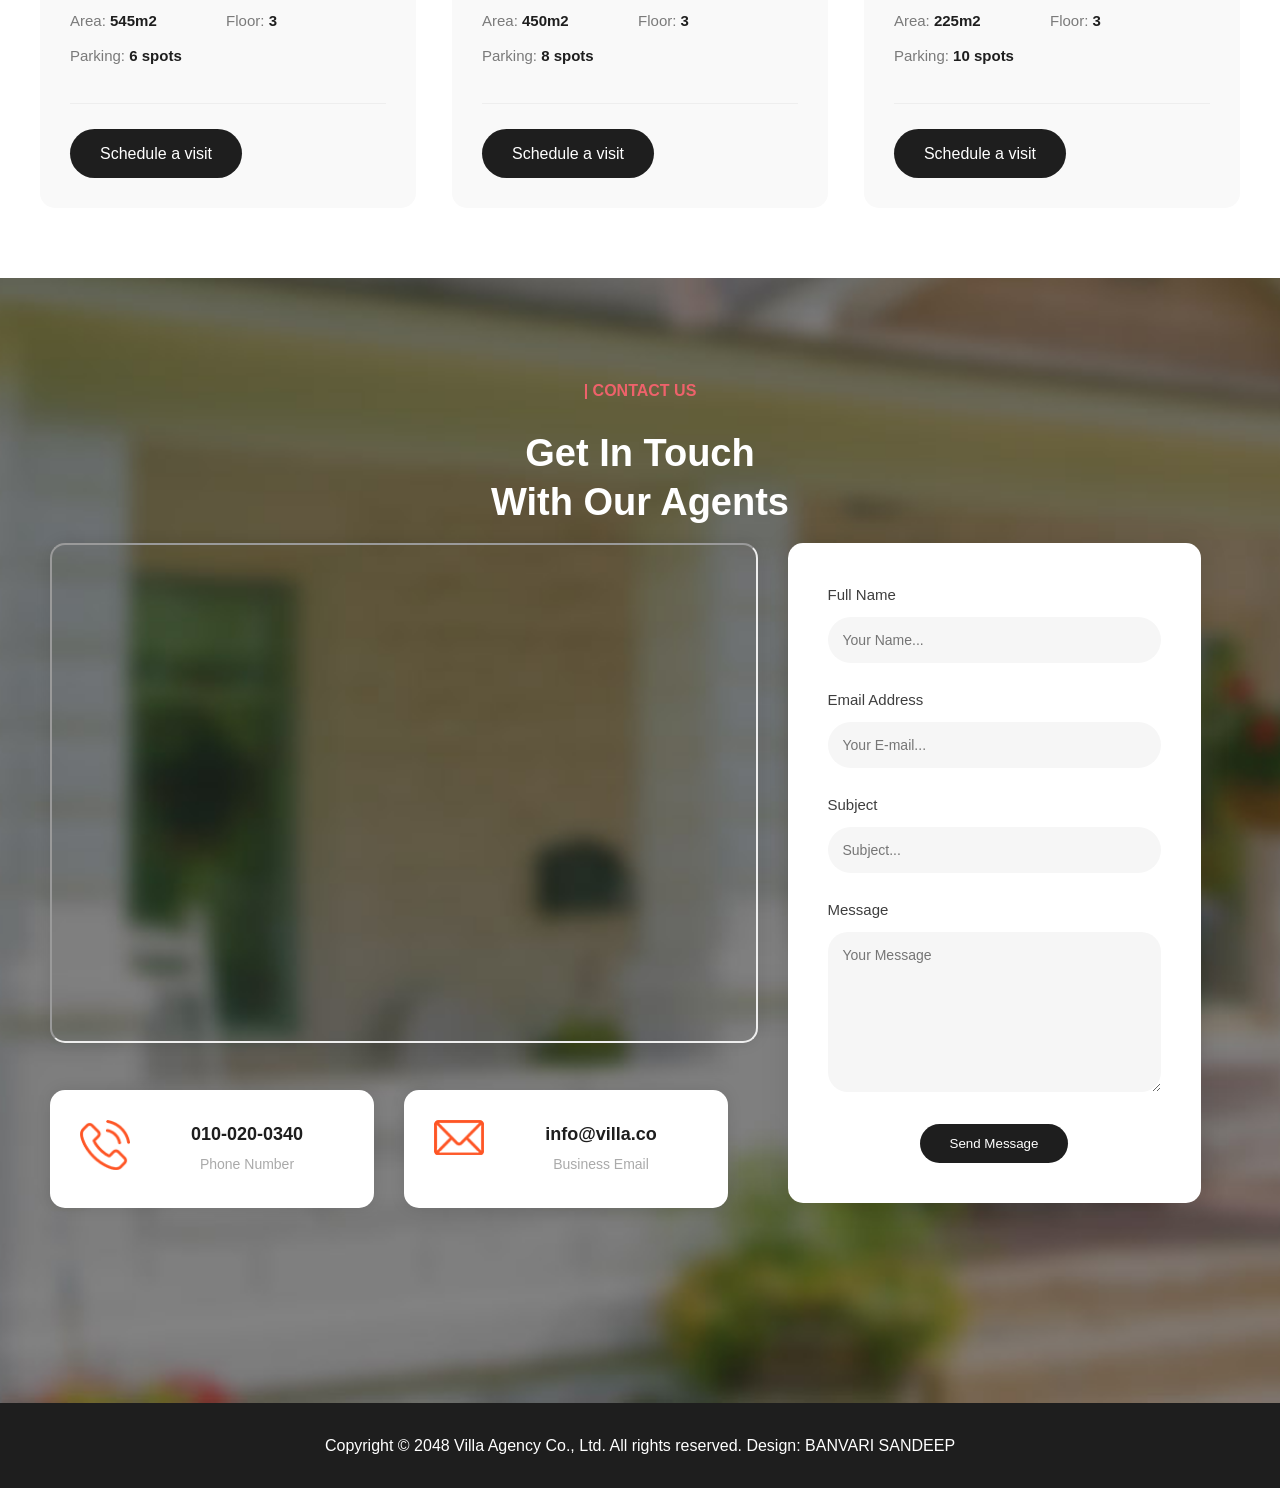
==== commit eefca50b: "Make navbar and hero section responsive" ====
--- a/index.html
+++ b/index.html
@@ -32,15 +32,24 @@
     <header class="header">
         <div class="container clear">
             <a href="index.html" class="logo">VILLA</a>
-            <nav class="nav clear">
+
+            <!-- Mobile Menu Button -->
+            <button class="menu-toggle" id="menuToggle">
+                <i class="fa-solid fa-bars"></i>
+            </button>
+
+            <nav class="nav clear" id="navbar">
                 <ul class="menu">
-                    <li><a href="index.html"  class="active">Home</a></li>
+                    <li><a href="index.html" class="active">Home</a></li>
                     <li><a href="properties.html">Properties</a></li>
                     <li><a href="property-details.html">Property Details</a></li>
                     <li><a href="contact.html">Contact Us</a></li>
                 </ul>
+
                 <a href="#" class="schedule-btn">
-                    <div class="round-icon"><i class="fa-solid fa-calendar"></i></div>
+                    <div class="round-icon">
+                        <i class="fa-solid fa-calendar"></i>
+                    </div>
                     Schedule a visit
                 </a>
             </nav>
@@ -358,11 +367,7 @@
         <p>Copyright &copy; 2048 Villa Agency Co., Ltd. All rights reserved. Design: BANVARI SANDEEP</p>
     </footer>
 
-    <script>
-        document.querySelector('.mobile-nav-toggle').addEventListener('click', function () {
-            document.querySelector('.nav').classList.toggle('active');
-        });
-    </script>
+    <script src="./app.js"></script>
 </body>
 
 </html>
--- a/style.css
+++ b/style.css
@@ -188,7 +188,7 @@
 
 /* HERO SECTION */
 .hero {
-  background-image: url(../Assets/banner-01.jpg);
+  background-image: url(./Assets/banner-01.jpg);
   background-size: cover;
   background-position: center;
   padding: 240px 0;
@@ -332,7 +332,7 @@
 
 /* VIDEO SECTION */
 .video-section {
-  background-image: url('../Assets/video-bg.jpg');
+  background-image: url('./Assets/video-bg.jpg');
   background-size: cover;
   background-position: center;
   padding: 120px 0 250px 0;
@@ -356,7 +356,7 @@
 }
 
 .video-content {
-  background-image: url('../Assets/video-frame.jpg');
+  background-image: url('./Assets/video-frame.jpg');
   background-size: cover;
   background-position: center;
   height: 500px;
@@ -645,7 +645,7 @@
 /* CONTACT SECTION */
 .contact {
   padding: 100px 0 150px 0;
-  background-image: url('../Assets/contact-bg.jpg');
+  background-image: url('./Assets/contact-bg.jpg');
   /* height: 700px; */
   background-size: cover;
   background-position: center;
@@ -1179,7 +1179,7 @@
 
 /*  BANNER Area */
 .banner {
-  background-image: url('../Assets/page-heading-bg.jpg');
+  background-image: url('./Assets/page-heading-bg.jpg');
   background-size: cover;
   background-position: center;
   padding: 120px 0;
@@ -1277,7 +1277,7 @@
 
 /* BANNER Area */
 .banner {
-  background-image: url('../Assets/page-heading-bg.jpg');
+  background-image: url('./Assets/page-heading-bg.jpg');
   background-size: cover;
   background-position: center;
   padding: 120px 0;
@@ -1429,7 +1429,7 @@
 
 /* 6. BANNER Area (Contact Page) */
 .cp-banner {
-  background-image: url('../Assets/page-heading-bg.jpg');
+  background-image: url('./Assets/page-heading-bg.jpg');
   background-size: cover;
   background-position: center;
   padding: 120px 0;
@@ -1579,4 +1579,88 @@
   border-radius: 20px;
   overflow: hidden;
   box-shadow: 0px 0px 15px rgba(0, 0, 0, 0.1);
+}
+
+
+/* Mobile Menu Button */
+.menu-toggle {
+    display: none;
+    background: none;
+    border: none;
+    font-size: 28px;
+    cursor: pointer;
+    color: #1e1e1e;
+}
+
+/* Responsive */
+@media (max-width: 768px) {
+
+    .menu-toggle {
+        display: block;
+    }
+
+    .nav {
+        display: none;
+        position: absolute;
+        top: 100%;
+        left: 0;
+        width: 100%;
+        background: #fff; /* same color as your header */
+        flex-direction: column;
+        padding: 20px 0;
+        box-shadow: 0px 5px 15px rgba(0,0,0,0.1);
+        z-index: 999;
+    }
+
+    .nav.active {
+        display: flex;
+    }
+
+    .menu {
+        flex-direction: column;
+        align-items: center;
+        gap: 20px;
+    }
+
+    .schedule-btn {
+        margin: 20px 0 0;
+    }
+    .hero {
+    padding: 120px 0;
+    background-position: center;
+  }
+
+  .hero .container {
+    padding: 0 20px;
+  }
+
+  .hero h1 {
+    font-size: 36px;
+    line-height: 1.3;
+    max-width: 100%;
+    text-align: left;
+  }
+
+  .hero .label {
+    font-size: 14px;
+    padding: 5px 12px;
+    margin-bottom: 20px;
+  }
+}
+@media (max-width: 480px) {
+  .hero {
+    padding: 100px 0;
+  }
+
+  .hero h1 {
+    font-size: 28px;
+    line-height: 1.4;
+    text-align: left;
+    margin: 0;
+  }
+
+  .hero .label {
+    font-size: 12px;
+    padding: 4px 10px;
+  }
 }
